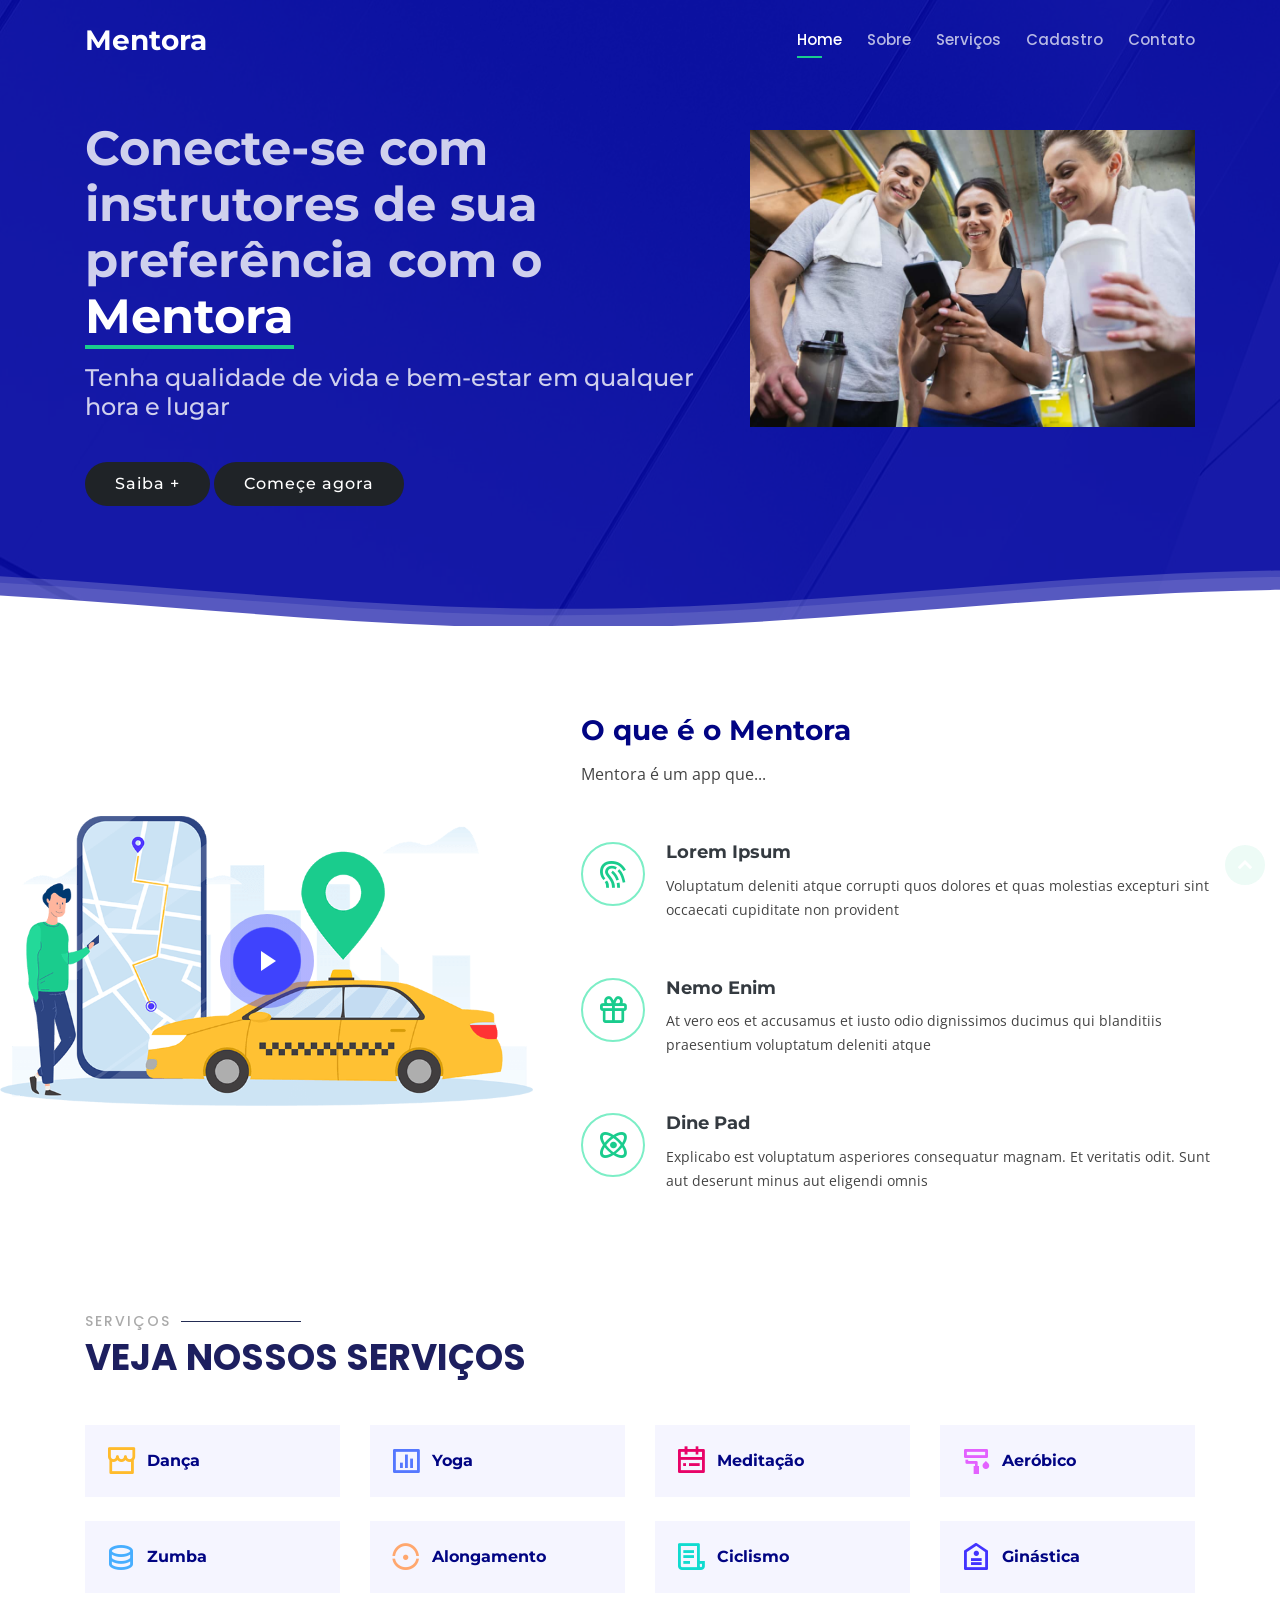
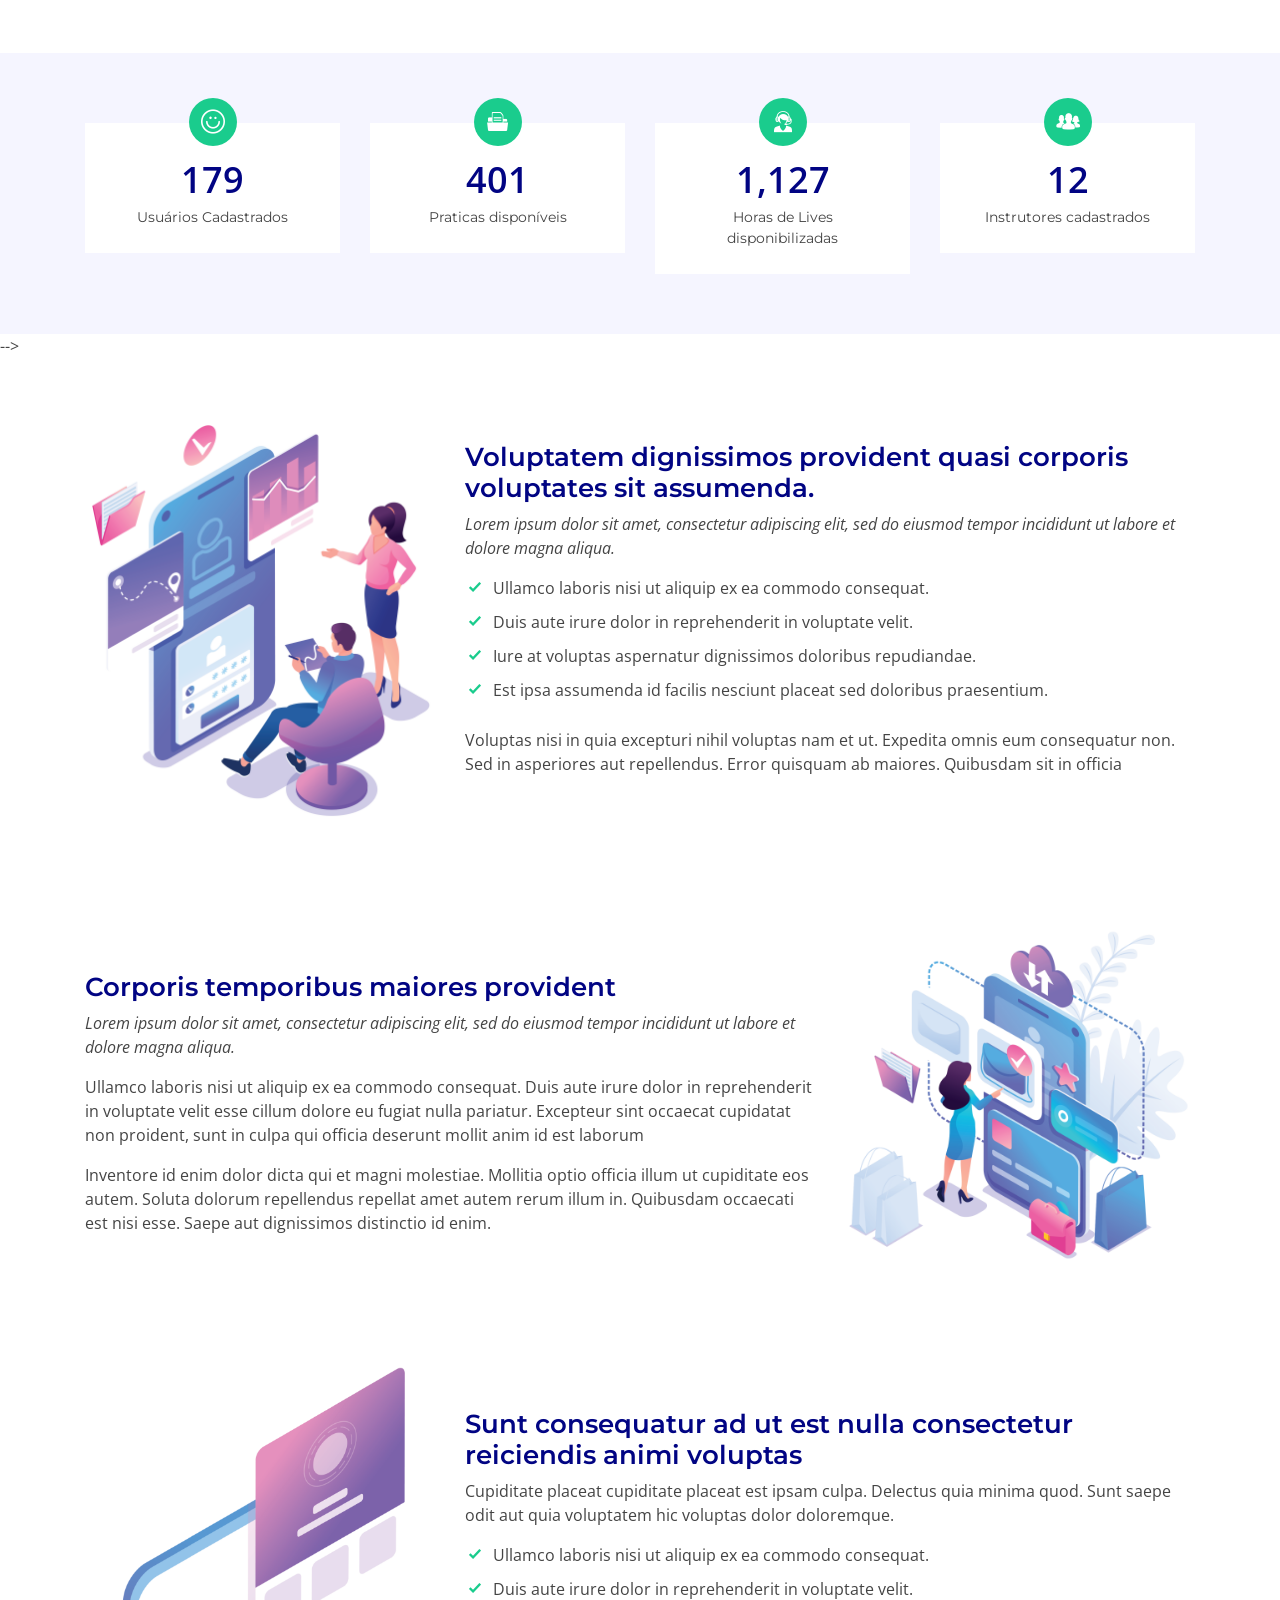
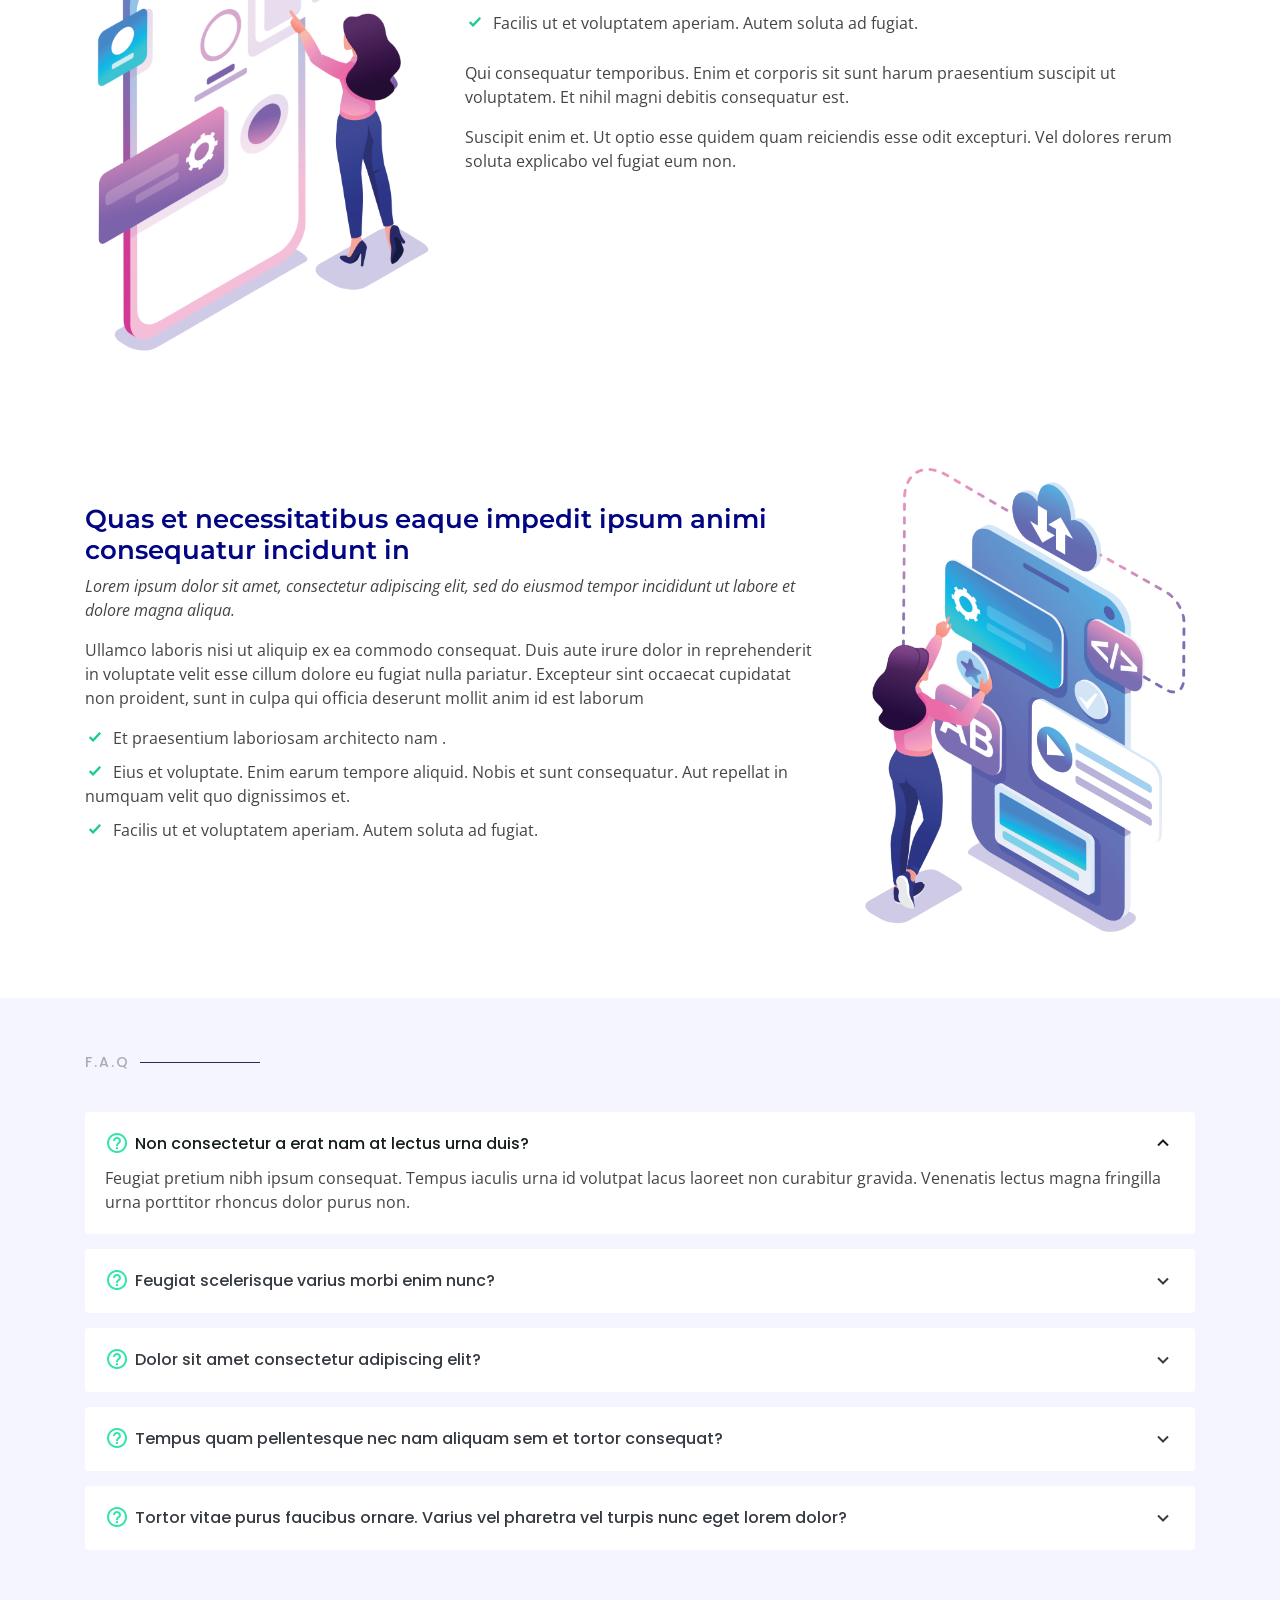
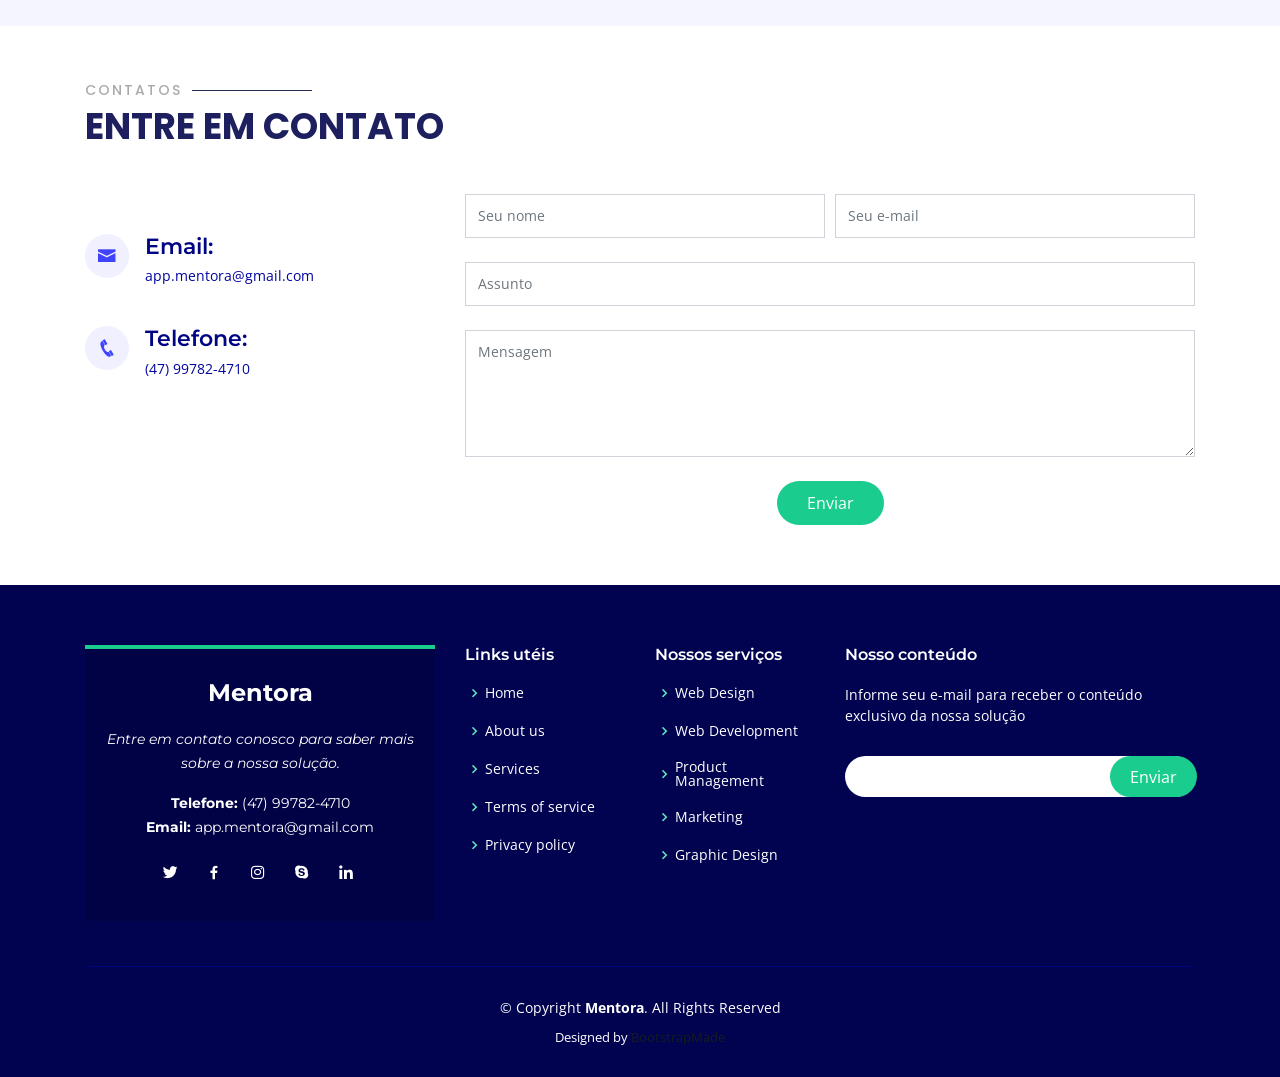
==== index.html @ b317e198 "Projeto Mentora" ====
<!DOCTYPE html>
<html lang="pt-BR">

<head>
  <meta charset="utf-8">
  <meta content="width=device-width, initial-scale=1.0" name="viewport">

  <title>Mentora</title>
  <meta content="" name="description">
  <meta content="" name="keywords">

  <!-- Favicons -->
  <link href="assets/img/cardiogram.png" rel="icon">
  <link href="assets/img/cardiogram.png" rel="apple-touch-icon">

  <!-- Google Fonts -->
  <link href="https://fonts.googleapis.com/css?family=Open+Sans:300,300i,400,400i,600,600i,700,700i|Montserrat:300,300i,400,400i,500,500i,600,600i,700,700i|Poppins:300,300i,400,400i,500,500i,600,600i,700,700i" rel="stylesheet">

  <!-- Vendor CSS Files -->
  <link href="assets/vendor/bootstrap/css/bootstrap.min.css" rel="stylesheet">
  <link href="assets/vendor/icofont/icofont.min.css" rel="stylesheet">
  <link href="assets/vendor/boxicons/css/boxicons.min.css" rel="stylesheet">
  <link href="assets/vendor/venobox/venobox.css" rel="stylesheet">
  <link href="assets/vendor/remixicon/remixicon.css" rel="stylesheet">
  <link href="assets/vendor/owl.carousel/assets/owl.carousel.min.css" rel="stylesheet">
  <link href="assets/vendor/aos/aos.css" rel="stylesheet">

  <!-- Template Main CSS File -->
  <link href="assets/css/style.css" rel="stylesheet">
</head>

<body>

  <!-- ======= Header ======= -->
  <header id="header" class="fixed-top d-flex align-items-center header-transparent">
    <div class="container d-flex align-items-center">

      <div class="logo mr-auto">
        <h1 class="text-light"><a href="index.html"><span>Mentora</span></a></h1>
        <!-- <a href="index.html"><img src="assets/img/logo.png" alt="" class="img-fluid"></a>-->
      </div>

      <nav class="nav-menu d-none d-lg-block">
        <ul>
          <li class="active"><a href="index.html">Home</a></li>
          <li><a href="#about">Sobre</a></li>
          <li><a href="#features">Serviços</a></li>
          <li><a href="cadastro.html">Cadastro</a></li>
          <li><a href="#contact">Contato</a></li>

        </ul>
      </nav>

    </div>
  </header>

  <section id="hero">

    <div class="container">
      <div class="row">
        <div class="col-lg-7 pt-5 pt-lg-0 order-2 order-lg-1 d-flex align-items-center">
          <div data-aos="zoom-out">
            <h1>Conecte-se com instrutores de sua preferência com o <span>Mentora</span></h1>
            <h2>Tenha qualidade de vida e bem-estar em qualquer hora e lugar</h2>
            <div class="text-center text-lg-left">
              <a href="#about" class="btn-get-started scrollto">Saiba +</a>
              <a href="cadastro.html" class="btn-get-started scrollto">Começe agora</a>
            </div>
          </div>
        </div>
        <div class="col-lg-5 order-1 order-lg-2 hero-img" data-aos="zoom-out" data-aos-delay="300">
          <!-- Imagem inicial -->
          <img src="assets/img/hero_health.jpg" class="img-fluid animated" alt="">
        </div>
      </div>
    </div>

    <svg class="hero-waves" xmlns="http://www.w3.org/2000/svg" xmlns:xlink="http://www.w3.org/1999/xlink" viewBox="0 24 150 28 " preserveAspectRatio="none">
      <defs>
        <path id="wave-path" d="M-160 44c30 0 58-18 88-18s 58 18 88 18 58-18 88-18 58 18 88 18 v44h-352z">
      </defs>
      <g class="wave1">
        <use xlink:href="#wave-path" x="50" y="3" fill="rgba(255,255,255, .1)">
      </g>
      <g class="wave2">
        <use xlink:href="#wave-path" x="50" y="0" fill="rgba(255,255,255, .2)">
      </g>
      <g class="wave3">
        <use xlink:href="#wave-path" x="50" y="9" fill="#fff">
      </g>
    </svg>

  </section><!-- End Hero -->

  <main id="main">

    <!-- ======= About Section ======= -->
    <section id="about" class="about">
      <div class="container-fluid">

        <div class="row">
          <div class="col-xl-5 col-lg-6 video-box d-flex justify-content-center align-items-stretch" data-aos="fade-right">
            <a href="https://youtu.be/wXKUBX3igts" class="venobox play-btn mb-4" data-vbtype="video" data-autoplay="true"></a>
          </div>

          <div class="col-xl-7 col-lg-6 icon-boxes d-flex flex-column align-items-stretch justify-content-center py-5 px-lg-5" data-aos="fade-left">
            <h3>O que é o Mentora</h3>
            <p>Mentora é um app que...</p>

            <div class="icon-box" data-aos="zoom-in" data-aos-delay="100">
              <div class="icon"><i class="bx bx-fingerprint"></i></div>
              <h4 class="title"><a href="">Lorem Ipsum</a></h4>
              <p class="description">Voluptatum deleniti atque corrupti quos dolores et quas molestias excepturi sint occaecati cupiditate non provident</p>
            </div>

            <div class="icon-box" data-aos="zoom-in" data-aos-delay="200">
              <div class="icon"><i class="bx bx-gift"></i></div>
              <h4 class="title"><a href="">Nemo Enim</a></h4>
              <p class="description">At vero eos et accusamus et iusto odio dignissimos ducimus qui blanditiis praesentium voluptatum deleniti atque</p>
            </div>

            <div class="icon-box" data-aos="zoom-in" data-aos-delay="300">
              <div class="icon"><i class="bx bx-atom"></i></div>
              <h4 class="title"><a href="">Dine Pad</a></h4>
              <p class="description">Explicabo est voluptatum asperiores consequatur magnam. Et veritatis odit. Sunt aut deserunt minus aut eligendi omnis</p>
            </div>

          </div>
        </div>

      </div>
    </section><!-- End About Section -->

    <!-- ======= Features Section ======= -->
    <section id="features" class="features">
      <div class="container">

        <div class="section-title" data-aos="fade-up">
          <h2>Serviços</h2>
          <p>Veja nossos serviços</p>
        </div>

        <div class="row" data-aos="fade-left">
          <div class="col-lg-3 col-md-4">
            <div class="icon-box" data-aos="zoom-in" data-aos-delay="50">
              <i class="ri-store-line" style="color: #ffbb2c;"></i>
              <h3><a href="">Dança</a></h3>
            </div>
          </div>
          <div class="col-lg-3 col-md-4 mt-4 mt-md-0">
            <div class="icon-box" data-aos="zoom-in" data-aos-delay="100">
              <i class="ri-bar-chart-box-line" style="color: #5578ff;"></i>
              <h3><a href="">Yoga</a></h3>
            </div>
          </div>
          <div class="col-lg-3 col-md-4 mt-4 mt-md-0">
            <div class="icon-box" data-aos="zoom-in" data-aos-delay="150">
              <i class="ri-calendar-todo-line" style="color: #e80368;"></i>
              <h3><a href="">Meditação</a></h3>
            </div>
          </div>
          <div class="col-lg-3 col-md-4 mt-4 mt-lg-0">
            <div class="icon-box" data-aos="zoom-in" data-aos-delay="200">
              <i class="ri-paint-brush-line" style="color: #e361ff;"></i>
              <h3><a href="">Aeróbico</a></h3>
            </div>
          </div>
          <div class="col-lg-3 col-md-4 mt-4">
            <div class="icon-box" data-aos="zoom-in" data-aos-delay="250">
              <i class="ri-database-2-line" style="color: #47aeff;"></i>
              <h3><a href="">Zumba</a></h3>
            </div>
          </div>
          <div class="col-lg-3 col-md-4 mt-4">
            <div class="icon-box" data-aos="zoom-in" data-aos-delay="300">
              <i class="ri-gradienter-line" style="color: #ffa76e;"></i>
              <h3><a href="">Alongamento</a></h3>
            </div>
          </div>
          <div class="col-lg-3 col-md-4 mt-4">
            <div class="icon-box" data-aos="zoom-in" data-aos-delay="350">
              <i class="ri-file-list-3-line" style="color: #11dbcf;"></i>
              <h3><a href="">Ciclismo</a></h3>
            </div>
          </div>
          <div class="col-lg-3 col-md-4 mt-4">
            <div class="icon-box" data-aos="zoom-in" data-aos-delay="400">
              <i class="ri-price-tag-2-line" style="color: #4233ff;"></i>
              <h3><a href="">Ginástica</a></h3>
            </div>
          </div>

        </div>

      </div>
    </section><!-- End Features Section -->

    <!-- ======= Counts Section ======= -->
    <section id="counts" class="counts">
      <div class="container">

        <div class="row" data-aos="fade-up">

          <div class="col-lg-3 col-md-6">
            <div class="count-box">
              <i class="icofont-simple-smile"></i>
              <span data-toggle="counter-up">232</span>
              <p>Usuários Cadastrados</p>
            </div>
          </div>

          <div class="col-lg-3 col-md-6 mt-5 mt-md-0">
            <div class="count-box">
              <i class="icofont-document-folder"></i>
              <span data-toggle="counter-up">521</span>
              <p>Praticas disponíveis</p>
            </div>
          </div>

          <div class="col-lg-3 col-md-6 mt-5 mt-lg-0">
            <div class="count-box">
              <i class="icofont-live-support"></i>
              <span data-toggle="counter-up">1,463</span>
              <p>Horas de Lives disponibilizadas</p>
            </div>
          </div>

          <div class="col-lg-3 col-md-6 mt-5 mt-lg-0">
            <div class="count-box">
              <i class="icofont-users-alt-5"></i>
              <span data-toggle="counter-up">15</span>
              <p>Instrutores cadastrados</p>
            </div>
          </div>

        </div>

      </div>
    </section><!-- End Counts Section --> 
    -->

    <!-- ======= Details Section ======= -->
    <section id="details" class="details">
      <div class="container">

        <div class="row content">
          <div class="col-md-4" data-aos="fade-right">
            <img src="assets/img/details-1.png" class="img-fluid" alt="">
          </div>
          <div class="col-md-8 pt-4" data-aos="fade-up">
            <h3>Voluptatem dignissimos provident quasi corporis voluptates sit assumenda.</h3>
            <p class="font-italic">
              Lorem ipsum dolor sit amet, consectetur adipiscing elit, sed do eiusmod tempor incididunt ut labore et dolore
              magna aliqua.
            </p>
            <ul>
              <li><i class="icofont-check"></i> Ullamco laboris nisi ut aliquip ex ea commodo consequat.</li>
              <li><i class="icofont-check"></i> Duis aute irure dolor in reprehenderit in voluptate velit.</li>
              <li><i class="icofont-check"></i> Iure at voluptas aspernatur dignissimos doloribus repudiandae.</li>
              <li><i class="icofont-check"></i> Est ipsa assumenda id facilis nesciunt placeat sed doloribus praesentium.</li>
            </ul>
            <p>
              Voluptas nisi in quia excepturi nihil voluptas nam et ut. Expedita omnis eum consequatur non. Sed in asperiores aut repellendus. Error quisquam ab maiores. Quibusdam sit in officia
            </p>
          </div>
        </div>

        <div class="row content">
          <div class="col-md-4 order-1 order-md-2" data-aos="fade-left">
            <img src="assets/img/details-2.png" class="img-fluid" alt="">
          </div>
          <div class="col-md-8 pt-5 order-2 order-md-1" data-aos="fade-up">
            <h3>Corporis temporibus maiores provident</h3>
            <p class="font-italic">
              Lorem ipsum dolor sit amet, consectetur adipiscing elit, sed do eiusmod tempor incididunt ut labore et dolore
              magna aliqua.
            </p>
            <p>
              Ullamco laboris nisi ut aliquip ex ea commodo consequat. Duis aute irure dolor in reprehenderit in voluptate
              velit esse cillum dolore eu fugiat nulla pariatur. Excepteur sint occaecat cupidatat non proident, sunt in
              culpa qui officia deserunt mollit anim id est laborum
            </p>
            <p>
              Inventore id enim dolor dicta qui et magni molestiae. Mollitia optio officia illum ut cupiditate eos autem. Soluta dolorum repellendus repellat amet autem rerum illum in. Quibusdam occaecati est nisi esse. Saepe aut dignissimos distinctio id enim.
            </p>
          </div>
        </div>

        <div class="row content">
          <div class="col-md-4" data-aos="fade-right">
            <img src="assets/img/details-3.png" class="img-fluid" alt="">
          </div>
          <div class="col-md-8 pt-5" data-aos="fade-up">
            <h3>Sunt consequatur ad ut est nulla consectetur reiciendis animi voluptas</h3>
            <p>Cupiditate placeat cupiditate placeat est ipsam culpa. Delectus quia minima quod. Sunt saepe odit aut quia voluptatem hic voluptas dolor doloremque.</p>
            <ul>
              <li><i class="icofont-check"></i> Ullamco laboris nisi ut aliquip ex ea commodo consequat.</li>
              <li><i class="icofont-check"></i> Duis aute irure dolor in reprehenderit in voluptate velit.</li>
              <li><i class="icofont-check"></i> Facilis ut et voluptatem aperiam. Autem soluta ad fugiat.</li>
            </ul>
            <p>
              Qui consequatur temporibus. Enim et corporis sit sunt harum praesentium suscipit ut voluptatem. Et nihil magni debitis consequatur est.
            </p>
            <p>
              Suscipit enim et. Ut optio esse quidem quam reiciendis esse odit excepturi. Vel dolores rerum soluta explicabo vel fugiat eum non.
            </p>
          </div>
        </div>

        <div class="row content">
          <div class="col-md-4 order-1 order-md-2" data-aos="fade-left">
            <img src="assets/img/details-4.png" class="img-fluid" alt="">
          </div>
          <div class="col-md-8 pt-5 order-2 order-md-1" data-aos="fade-up">
            <h3>Quas et necessitatibus eaque impedit ipsum animi consequatur incidunt in</h3>
            <p class="font-italic">
              Lorem ipsum dolor sit amet, consectetur adipiscing elit, sed do eiusmod tempor incididunt ut labore et dolore
              magna aliqua.
            </p>
            <p>
              Ullamco laboris nisi ut aliquip ex ea commodo consequat. Duis aute irure dolor in reprehenderit in voluptate
              velit esse cillum dolore eu fugiat nulla pariatur. Excepteur sint occaecat cupidatat non proident, sunt in
              culpa qui officia deserunt mollit anim id est laborum
            </p>
            <ul>
              <li><i class="icofont-check"></i> Et praesentium laboriosam architecto nam .</li>
              <li><i class="icofont-check"></i> Eius et voluptate. Enim earum tempore aliquid. Nobis et sunt consequatur. Aut repellat in numquam velit quo dignissimos et.</li>
              <li><i class="icofont-check"></i> Facilis ut et voluptatem aperiam. Autem soluta ad fugiat.</li>
            </ul>
          </div>
        </div>

      </div>
    </section><!-- End Details Section -->

    <!-- ======= F.A.Q Section ======= -->
    <section id="faq" class="faq section-bg">
      <div class="container">

        <div class="section-title" data-aos="fade-up">
          <h2>F.A.Q</h2>
        </div>

        <div class="faq-list">
          <ul>
            <li data-aos="fade-up">
              <i class="bx bx-help-circle icon-help"></i> <a data-toggle="collapse" class="collapse" href="#faq-list-1">Non consectetur a erat nam at lectus urna duis? <i class="bx bx-chevron-down icon-show"></i><i class="bx bx-chevron-up icon-close"></i></a>
              <div id="faq-list-1" class="collapse show" data-parent=".faq-list">
                <p>
                  Feugiat pretium nibh ipsum consequat. Tempus iaculis urna id volutpat lacus laoreet non curabitur gravida. Venenatis lectus magna fringilla urna porttitor rhoncus dolor purus non.
                </p>
              </div>
            </li>

            <li data-aos="fade-up" data-aos-delay="100">
              <i class="bx bx-help-circle icon-help"></i> <a data-toggle="collapse" href="#faq-list-2" class="collapsed">Feugiat scelerisque varius morbi enim nunc? <i class="bx bx-chevron-down icon-show"></i><i class="bx bx-chevron-up icon-close"></i></a>
              <div id="faq-list-2" class="collapse" data-parent=".faq-list">
                <p>
                  Dolor sit amet consectetur adipiscing elit pellentesque habitant morbi. Id interdum velit laoreet id donec ultrices. Fringilla phasellus faucibus scelerisque eleifend donec pretium. Est pellentesque elit ullamcorper dignissim. Mauris ultrices eros in cursus turpis massa tincidunt dui.
                </p>
              </div>
            </li>

            <li data-aos="fade-up" data-aos-delay="200">
              <i class="bx bx-help-circle icon-help"></i> <a data-toggle="collapse" href="#faq-list-3" class="collapsed">Dolor sit amet consectetur adipiscing elit? <i class="bx bx-chevron-down icon-show"></i><i class="bx bx-chevron-up icon-close"></i></a>
              <div id="faq-list-3" class="collapse" data-parent=".faq-list">
                <p>
                  Eleifend mi in nulla posuere sollicitudin aliquam ultrices sagittis orci. Faucibus pulvinar elementum integer enim. Sem nulla pharetra diam sit amet nisl suscipit. Rutrum tellus pellentesque eu tincidunt. Lectus urna duis convallis convallis tellus. Urna molestie at elementum eu facilisis sed odio morbi quis
                </p>
              </div>
            </li>

            <li data-aos="fade-up" data-aos-delay="300">
              <i class="bx bx-help-circle icon-help"></i> <a data-toggle="collapse" href="#faq-list-4" class="collapsed">Tempus quam pellentesque nec nam aliquam sem et tortor consequat? <i class="bx bx-chevron-down icon-show"></i><i class="bx bx-chevron-up icon-close"></i></a>
              <div id="faq-list-4" class="collapse" data-parent=".faq-list">
                <p>
                  Molestie a iaculis at erat pellentesque adipiscing commodo. Dignissim suspendisse in est ante in. Nunc vel risus commodo viverra maecenas accumsan. Sit amet nisl suscipit adipiscing bibendum est. Purus gravida quis blandit turpis cursus in.
                </p>
              </div>
            </li>

            <li data-aos="fade-up" data-aos-delay="400">
              <i class="bx bx-help-circle icon-help"></i> <a data-toggle="collapse" href="#faq-list-5" class="collapsed">Tortor vitae purus faucibus ornare. Varius vel pharetra vel turpis nunc eget lorem dolor? <i class="bx bx-chevron-down icon-show"></i><i class="bx bx-chevron-up icon-close"></i></a>
              <div id="faq-list-5" class="collapse" data-parent=".faq-list">
                <p>
                  Laoreet sit amet cursus sit amet dictum sit amet justo. Mauris vitae ultricies leo integer malesuada nunc vel. Tincidunt eget nullam non nisi est sit amet. Turpis nunc eget lorem dolor sed. Ut venenatis tellus in metus vulputate eu scelerisque.
                </p>
              </div>
            </li>

          </ul>
        </div>

      </div>
    </section><!-- End F.A.Q Section -->

    <!-- ======= Contact Section ======= -->
    <section id="contact" class="contact">
      <div class="container">

        <div class="section-title" data-aos="fade-up">
          <h2>Contatos</h2>
          <p>Entre em contato</p>
        </div>

        <div class="row">

          <div class="col-lg-4" data-aos="fade-right" data-aos-delay="100">
            <div class="info">
              <div class="email">
                <i class="icofont-envelope"></i>
                <h4>Email:</h4>
                <p>app.mentora@gmail.com</p>
              </div>

              <div class="phone">
                <i class="icofont-phone"></i>
                <h4>Telefone:</h4>
                <p>(47) 99782-4710</p>
              </div>

            </div>

          </div>

          <div class="col-lg-8 mt-5 mt-lg-0" data-aos="fade-left" data-aos-delay="200">

            <form action="forms/contact.php" method="post" role="form" class="php-email-form">
              <div class="form-row">
                <div class="col-md-6 form-group">
                  <input type="text" name="name" class="form-control" id="name" placeholder="Seu nome" data-rule="minlen:4" data-msg="Por favor, informe pelo menos4 caracteres." />
                  <div class="validate"></div>
                </div>
                <div class="col-md-6 form-group">
                  <input type="email" class="form-control" name="email" id="email" placeholder="Seu e-mail" data-rule="email" data-msg="Por favor, entre com um e-mail válido." />
                  <div class="validate"></div>
                </div>
              </div>
              <div class="form-group">
                <input type="text" class="form-control" name="subject" id="subject" placeholder="Assunto" data-rule="minlen:4" data-msg="Por favor, informe pelo menos 8 caracteres." />
                <div class="validate"></div>
              </div>
              <div class="form-group">
                <textarea class="form-control" name="message" rows="5" data-rule="required" data-msg="Por favor, escreva algo para nós." placeholder="Mensagem"></textarea>
                <div class="validate"></div>
              </div>
              <div class="mb-3">
                <div class="loading">Carregando...</div>
                <div class="error-message">Ops... tente novamente mais tarde.</div>
                <div class="sent-message">Sua mensagem foi enviada. Obrigado!</div>
              </div>
              <div class="text-center"><button type="submit">Enviar</button></div>
            </form>

          </div>

        </div>

      </div>
    </section><!-- End Contact Section -->

  </main><!-- End #main -->

  <!-- ======= Footer ======= -->
  <footer id="footer">
    <div class="footer-top">
      <div class="container">
        <div class="row">

          <div class="col-lg-4 col-md-6">
            <div class="footer-info">
              <h3>Mentora</h3>
              <p class="pb-3"><em>Entre em contato conosco para saber mais sobre a nossa solução.</em></p>
              <p>
                <strong>Telefone:</strong> (47) 99782-4710<br>
                <strong>Email:</strong> app.mentora@gmail.com<br>
              </p>
              <div class="social-links mt-3">
                <a href="#" class="twitter"><i class="bx bxl-twitter"></i></a>
                <a href="#" class="facebook"><i class="bx bxl-facebook"></i></a>
                <a href="#" class="instagram"><i class="bx bxl-instagram"></i></a>
                <a href="#" class="google-plus"><i class="bx bxl-skype"></i></a>
                <a href="#" class="linkedin"><i class="bx bxl-linkedin"></i></a>
              </div>
            </div>
          </div>

          <div class="col-lg-2 col-md-6 footer-links">
            <h4>Links utéis</h4>
            <ul>
              <li><i class="bx bx-chevron-right"></i> <a href="#">Home</a></li>
              <li><i class="bx bx-chevron-right"></i> <a href="#">About us</a></li>
              <li><i class="bx bx-chevron-right"></i> <a href="#">Services</a></li>
              <li><i class="bx bx-chevron-right"></i> <a href="#">Terms of service</a></li>
              <li><i class="bx bx-chevron-right"></i> <a href="#">Privacy policy</a></li>
            </ul>
          </div>

          <div class="col-lg-2 col-md-6 footer-links">
            <h4>Nossos serviços</h4>
            <ul>
              <li><i class="bx bx-chevron-right"></i> <a href="#">Web Design</a></li>
              <li><i class="bx bx-chevron-right"></i> <a href="#">Web Development</a></li>
              <li><i class="bx bx-chevron-right"></i> <a href="#">Product Management</a></li>
              <li><i class="bx bx-chevron-right"></i> <a href="#">Marketing</a></li>
              <li><i class="bx bx-chevron-right"></i> <a href="#">Graphic Design</a></li>
            </ul>
          </div>

          <div class="col-lg-4 col-md-6 footer-newsletter">
            <h4>Nosso conteúdo</h4>
            <p>Informe seu e-mail para receber o conteúdo exclusivo da nossa solução</p>
            <form action="" method="post">
              <input type="email" name="email"><input type="submit" value="Enviar">
            </form>

          </div>

        </div>
      </div>
    </div>

    <div class="container">
      <div class="copyright">
        &copy; Copyright <strong><span>Mentora</span></strong>. All Rights Reserved
      </div>
      <div class="credits">
        <!-- All the links in the footer should remain intact. -->
        <!-- You can delete the links only if you purchased the pro version. -->
        <!-- Licensing information: https://bootstrapmade.com/license/ -->
        <!-- Purchase the pro version with working PHP/AJAX contact form: https://bootstrapmade.com/bootslander-free-bootstrap-landing-page-template/ -->
        Designed by <a href="https://bootstrapmade.com/">BootstrapMade</a>
      </div>
    </div>
  </footer><!-- End Footer -->

  <a href="#" class="back-to-top"><i class="icofont-simple-up"></i></a>
  <div id="preloader"></div>

  <!-- Vendor JS Files -->
  <script src="assets/vendor/jquery/jquery.min.js"></script>
  <script src="assets/vendor/bootstrap/js/bootstrap.bundle.min.js"></script>
  <script src="assets/vendor/jquery.easing/jquery.easing.min.js"></script>
  <script src="assets/vendor/php-email-form/validate.js"></script>
  <script src="assets/vendor/venobox/venobox.min.js"></script>
  <script src="assets/vendor/waypoints/jquery.waypoints.min.js"></script>
  <script src="assets/vendor/counterup/counterup.min.js"></script>
  <script src="assets/vendor/owl.carousel/owl.carousel.min.js"></script>
  <script src="assets/vendor/aos/aos.js"></script>

  <!-- Template Main JS File -->
  <script src="assets/js/main.js"></script>

</body>

</html>
---- assets/vendor/venobox/venobox.css ----
/* ------ venobox.css --------*/
.vbox-overlay *, .vbox-overlay *:before, .vbox-overlay *:after{
    -webkit-backface-visibility: hidden;
    -webkit-box-sizing:border-box;
    -moz-box-sizing:border-box;
    box-sizing:border-box;
}
.vbox-overlay * { 
    -webkit-backface-visibility: visible;
    backface-visibility: visible;
}
.vbox-overlay{
    display: -webkit-flex;
    display: flex;
    -webkit-flex-direction: column;
    flex-direction: column;
    -webkit-justify-content: center;
    justify-content: center;
    -webkit-align-items: center;
    align-items: center;
    position: fixed;
    left: 0;
    top: 0;
    bottom: 0;
    right: 0;
    z-index: 999999;
}

/* ----- navigation ----- */
.vbox-title{
    width: 100%;
    height: 40px;
    float: left;
    text-align: center;
    line-height: 28px;
    font-size: 12px;
    padding: 6px 50px;
    overflow: hidden;
    position: fixed;
    display: none;
    left: 0;
    z-index: 89;
}
.vbox-close{
    cursor: pointer;
    position: fixed;
    top: -1px;
    right: 0;
    width: 50px;
    height: 40px;
    padding: 6px;
    display: block;
    background-position:10px center;
    overflow: hidden;
    font-size: 24px;
    line-height: 1;
    text-align: center;
    z-index: 99;
}
.vbox-left{
    cursor: pointer;
    position: fixed;
    left: 0;
    height: 40px;
    overflow: hidden;
    line-height: 28px;
    font-size: 12px;
    z-index: 99;
    display: flex;
    align-items:center;
}
.vbox-num{
    display: inline-block;
    margin: 6px 0 6px 15px;
}
/* ----- Social share ----- */
.vbox-share{
    line-height: 28px;
    font-size: 12px;
    overflow: hidden;
    position: fixed;
    left: 0;
    z-index: 98;
    display: flex;
    align-items:center;
    justify-content: center;
    width: 100%;
    text-align: center;
}
.vbox-share svg{
    max-height: 28px;
    width: 28px;
    z-index: 10;
    margin-left: 12px;
    margin-top: 6px;
    margin-bottom: 6px;
    vertical-align: middle;
}


/* ----- navigation ARROWS ----- */
.vbox-next, .vbox-prev{
    position: fixed;
    top: 50%;
    margin-top: -15px;
    overflow: hidden;
    cursor: pointer;
    display: block;
    width: 45px;
    height: 45px;
    z-index: 99;
}
.vbox-next span, .vbox-prev span{
    position: relative;
    width: 20px;
    height: 20px;
    border: 2px solid transparent;
    border-top-color: #B6B6B6;
    border-right-color: #B6B6B6;
    text-indent: -100px;
    position: absolute;
    top: 8px;
    display: block;
}
.vbox-prev{
    left: 15px;
}
.vbox-next{
    right: 15px;
}
.vbox-prev span{
    left: 10px;
    -ms-transform: rotate(-135deg);
    -webkit-transform: rotate(-135deg);
    transform: rotate(-135deg);
}
.vbox-next span{
    -ms-transform: rotate(45deg);
    -webkit-transform: rotate(45deg);
    transform: rotate(45deg);
    right: 10px;
}
/* ------- inline window ------ */
.vbox-inline{
    width: 420px;
    height: 315px;
    height: 70vh;
    padding: 10px;
    background: #fff;
    margin: 0 auto;
    overflow: auto;
    text-align: left;
}
/* ------- Video & iFrames window ------ */
.venoframe{
    max-width: 100%;
    width: 100%;
    border: none;
    width: 100%;
    height: 260px;
    height: 70vh;
}
.venoframe.vbvid{
    height: 260px;
}
@media (min-width: 768px) {
    .venoframe, .vbox-inline{
        width: 90%;
        height: 360px;
        height: 70vh;
    }
    .venoframe.vbvid{
        width: 640px;
        height: 360px;
    }
}
@media (min-width: 992px) {
    .venoframe, .vbox-inline{
        max-width: 1200px;
        width: 80%;
        height: 540px;
        height: 70vh;
    }
    .venoframe.vbvid{
        width: 960px;
        height: 540px;
    }
}
/* 
Please do NOT edit this part! 
or at least read this note: http://i.imgur.com/7C0ws9e.gif
*/
.vbox-open{
    overflow: hidden;
}
.vbox-container{
    position: absolute;
    left: 0;
    right: 0;
    top: 0;
    bottom: 0;
    overflow-x: hidden;
    overflow-y: scroll;
    overflow-scrolling: touch;
    -webkit-overflow-scrolling: touch;
    z-index: 20;
    max-height: 100%;

}

.vbox-content{
    text-align: center;
    float: left;
    width: 100%;
    position: relative;
    overflow: hidden;
    padding: 20px 4%;
}
.vbox-container img{
    max-width: 100%;
    height: auto;
}
.vbox-figlio{
    box-shadow: 0 0 12px rgba(0,0,0,0.19), 0 6px 6px rgba(0,0,0,0.23);
    max-width: 100%;
    text-align: initial;
}
img.vbox-figlio{
    -webkit-user-select: none;
-khtml-user-select: none;
-moz-user-select: none;
-o-user-select: none;
user-select: none;
}
.vbox-content.swipe-left{
    margin-left: -200px !important;
}
.vbox-content.swipe-right{
    margin-left: 200px !important;
}
.vbox-animated{
    webkit-transition: margin 300ms ease-out;
    transition: margin 300ms ease-out;
}

/* ---------- preloader ----------
 * SPINKIT 
 * http://tobiasahlin.com/spinkit/
-------------------------------- */
.sk-double-bounce,.sk-rotating-plane{width:40px;height:40px;margin:40px auto}.sk-rotating-plane{background-color:#333;-webkit-animation:sk-rotatePlane 1.2s infinite ease-in-out;animation:sk-rotatePlane 1.2s infinite ease-in-out}@-webkit-keyframes sk-rotatePlane{0%{-webkit-transform:perspective(120px) rotateX(0) rotateY(0);transform:perspective(120px) rotateX(0) rotateY(0)}50%{-webkit-transform:perspective(120px) rotateX(-180.1deg) rotateY(0);transform:perspective(120px) rotateX(-180.1deg) rotateY(0)}100%{-webkit-transform:perspective(120px) rotateX(-180deg) rotateY(-179.9deg);transform:perspective(120px) rotateX(-180deg) rotateY(-179.9deg)}}@keyframes sk-rotatePlane{0%{-webkit-transform:perspective(120px) rotateX(0) rotateY(0);transform:perspective(120px) rotateX(0) rotateY(0)}50%{-webkit-transform:perspective(120px) rotateX(-180.1deg) rotateY(0);transform:perspective(120px) rotateX(-180.1deg) rotateY(0)}100%{-webkit-transform:perspective(120px) rotateX(-180deg) rotateY(-179.9deg);transform:perspective(120px) rotateX(-180deg) rotateY(-179.9deg)}}.sk-double-bounce{position:relative}.sk-double-bounce .sk-child{width:100%;height:100%;border-radius:50%;background-color:#333;opacity:.6;position:absolute;top:0;left:0;-webkit-animation:sk-doubleBounce 2s infinite ease-in-out;animation:sk-doubleBounce 2s infinite ease-in-out}.sk-chasing-dots .sk-child,.sk-spinner-pulse,.sk-three-bounce .sk-child{background-color:#333;border-radius:100%}.sk-double-bounce .sk-double-bounce2{-webkit-animation-delay:-1s;animation-delay:-1s}@-webkit-keyframes sk-doubleBounce{0%,100%{-webkit-transform:scale(0);transform:scale(0)}50%{-webkit-transform:scale(1);transform:scale(1)}}@keyframes sk-doubleBounce{0%,100%{-webkit-transform:scale(0);transform:scale(0)}50%{-webkit-transform:scale(1);transform:scale(1)}}.sk-wave{margin:40px auto;width:50px;height:40px;text-align:center;font-size:10px}.sk-wave .sk-rect{background-color:#333;height:100%;width:6px;display:inline-block;-webkit-animation:sk-waveStretchDelay 1.2s infinite ease-in-out;animation:sk-waveStretchDelay 1.2s infinite ease-in-out}.sk-wave .sk-rect1{-webkit-animation-delay:-1.2s;animation-delay:-1.2s}.sk-wave .sk-rect2{-webkit-animation-delay:-1.1s;animation-delay:-1.1s}.sk-wave .sk-rect3{-webkit-animation-delay:-1s;animation-delay:-1s}.sk-wave .sk-rect4{-webkit-animation-delay:-.9s;animation-delay:-.9s}.sk-wave .sk-rect5{-webkit-animation-delay:-.8s;animation-delay:-.8s}@-webkit-keyframes sk-waveStretchDelay{0%,100%,40%{-webkit-transform:scaleY(.4);transform:scaleY(.4)}20%{-webkit-transform:scaleY(1);transform:scaleY(1)}}@keyframes sk-waveStretchDelay{0%,100%,40%{-webkit-transform:scaleY(.4);transform:scaleY(.4)}20%{-webkit-transform:scaleY(1);transform:scaleY(1)}}.sk-wandering-cubes{margin:40px auto;width:40px;height:40px;position:relative}.sk-wandering-cubes .sk-cube{background-color:#333;width:10px;height:10px;position:absolute;top:0;left:0;-webkit-animation:sk-wanderingCube 1.8s ease-in-out -1.8s infinite both;animation:sk-wanderingCube 1.8s ease-in-out -1.8s infinite both}.sk-chasing-dots,.sk-spinner-pulse{width:40px;height:40px;margin:40px auto}.sk-wandering-cubes .sk-cube2{-webkit-animation-delay:-.9s;animation-delay:-.9s}@-webkit-keyframes sk-wanderingCube{0%{-webkit-transform:rotate(0);transform:rotate(0)}25%{-webkit-transform:translateX(30px) rotate(-90deg) scale(.5);transform:translateX(30px) rotate(-90deg) scale(.5)}50%{-webkit-transform:translateX(30px) translateY(30px) rotate(-179deg);transform:translateX(30px) translateY(30px) rotate(-179deg)}50.1%{-webkit-transform:translateX(30px) translateY(30px) rotate(-180deg);transform:translateX(30px) translateY(30px) rotate(-180deg)}75%{-webkit-transform:translateX(0) translateY(30px) rotate(-270deg) scale(.5);transform:translateX(0) translateY(30px) rotate(-270deg) scale(.5)}100%{-webkit-transform:rotate(-360deg);transform:rotate(-360deg)}}@keyframes sk-wanderingCube{0%{-webkit-transform:rotate(0);transform:rotate(0)}25%{-webkit-transform:translateX(30px) rotate(-90deg) scale(.5);transform:translateX(30px) rotate(-90deg) scale(.5)}50%{-webkit-transform:translateX(30px) translateY(30px) rotate(-179deg);transform:translateX(30px) translateY(30px) rotate(-179deg)}50.1%{-webkit-transform:translateX(30px) translateY(30px) rotate(-180deg);transform:translateX(30px) translateY(30px) rotate(-180deg)}75%{-webkit-transform:translateX(0) translateY(30px) rotate(-270deg) scale(.5);transform:translateX(0) translateY(30px) rotate(-270deg) scale(.5)}100%{-webkit-transform:rotate(-360deg);transform:rotate(-360deg)}}.sk-spinner-pulse{-webkit-animation:sk-pulseScaleOut 1s infinite ease-in-out;animation:sk-pulseScaleOut 1s infinite ease-in-out}@-webkit-keyframes sk-pulseScaleOut{0%{-webkit-transform:scale(0);transform:scale(0)}100%{-webkit-transform:scale(1);transform:scale(1);opacity:0}}@keyframes sk-pulseScaleOut{0%{-webkit-transform:scale(0);transform:scale(0)}100%{-webkit-transform:scale(1);transform:scale(1);opacity:0}}.sk-chasing-dots{position:relative;text-align:center;-webkit-animation:sk-chasingDotsRotate 2s infinite linear;animation:sk-chasingDotsRotate 2s infinite linear}.sk-chasing-dots .sk-child{width:60%;height:60%;display:inline-block;position:absolute;top:0;-webkit-animation:sk-chasingDotsBounce 2s infinite ease-in-out;animation:sk-chasingDotsBounce 2s infinite ease-in-out}.sk-chasing-dots .sk-dot2{top:auto;bottom:0;-webkit-animation-delay:-1s;animation-delay:-1s}@-webkit-keyframes sk-chasingDotsRotate{100%{-webkit-transform:rotate(360deg);transform:rotate(360deg)}}@keyframes sk-chasingDotsRotate{100%{-webkit-transform:rotate(360deg);transform:rotate(360deg)}}@-webkit-keyframes sk-chasingDotsBounce{0%,100%{-webkit-transform:scale(0);transform:scale(0)}50%{-webkit-transform:scale(1);transform:scale(1)}}@keyframes sk-chasingDotsBounce{0%,100%{-webkit-transform:scale(0);transform:scale(0)}50%{-webkit-transform:scale(1);transform:scale(1)}}.sk-three-bounce{margin:40px auto;width:80px;text-align:center}.sk-three-bounce .sk-child{width:20px;height:20px;display:inline-block;-webkit-animation:sk-three-bounce 1.4s ease-in-out 0s infinite both;animation:sk-three-bounce 1.4s ease-in-out 0s infinite both}.sk-circle .sk-child:before,.sk-fading-circle .sk-circle:before{display:block;border-radius:100%;content:'';background-color:#333}.sk-three-bounce .sk-bounce1{-webkit-animation-delay:-.32s;animation-delay:-.32s}.sk-three-bounce .sk-bounce2{-webkit-animation-delay:-.16s;animation-delay:-.16s}@-webkit-keyframes sk-three-bounce{0%,100%,80%{-webkit-transform:scale(0);transform:scale(0)}40%{-webkit-transform:scale(1);transform:scale(1)}}@keyframes sk-three-bounce{0%,100%,80%{-webkit-transform:scale(0);transform:scale(0)}40%{-webkit-transform:scale(1);transform:scale(1)}}.sk-circle{margin:40px auto;width:40px;height:40px;position:relative}.sk-circle .sk-child{width:100%;height:100%;position:absolute;left:0;top:0}.sk-circle .sk-child:before{margin:0 auto;width:15%;height:15%;-webkit-animation:sk-circleBounceDelay 1.2s infinite ease-in-out both;animation:sk-circleBounceDelay 1.2s infinite ease-in-out both}.sk-circle .sk-circle2{-webkit-transform:rotate(30deg);-ms-transform:rotate(30deg);transform:rotate(30deg)}.sk-circle .sk-circle3{-webkit-transform:rotate(60deg);-ms-transform:rotate(60deg);transform:rotate(60deg)}.sk-circle .sk-circle4{-webkit-transform:rotate(90deg);-ms-transform:rotate(90deg);transform:rotate(90deg)}.sk-circle .sk-circle5{-webkit-transform:rotate(120deg);-ms-transform:rotate(120deg);transform:rotate(120deg)}.sk-circle .sk-circle6{-webkit-transform:rotate(150deg);-ms-transform:rotate(150deg);transform:rotate(150deg)}.sk-circle .sk-circle7{-webkit-transform:rotate(180deg);-ms-transform:rotate(180deg);transform:rotate(180deg)}.sk-circle .sk-circle8{-webkit-transform:rotate(210deg);-ms-transform:rotate(210deg);transform:rotate(210deg)}.sk-circle .sk-circle9{-webkit-transform:rotate(240deg);-ms-transform:rotate(240deg);transform:rotate(240deg)}.sk-circle .sk-circle10{-webkit-transform:rotate(270deg);-ms-transform:rotate(270deg);transform:rotate(270deg)}.sk-circle .sk-circle11{-webkit-transform:rotate(300deg);-ms-transform:rotate(300deg);transform:rotate(300deg)}.sk-circle .sk-circle12{-webkit-transform:rotate(330deg);-ms-transform:rotate(330deg);transform:rotate(330deg)}.sk-circle .sk-circle2:before{-webkit-animation-delay:-1.1s;animation-delay:-1.1s}.sk-circle .sk-circle3:before{-webkit-animation-delay:-1s;animation-delay:-1s}.sk-circle .sk-circle4:before{-webkit-animation-delay:-.9s;animation-delay:-.9s}.sk-circle .sk-circle5:before{-webkit-animation-delay:-.8s;animation-delay:-.8s}.sk-circle .sk-circle6:before{-webkit-animation-delay:-.7s;animation-delay:-.7s}.sk-circle .sk-circle7:before{-webkit-animation-delay:-.6s;animation-delay:-.6s}.sk-circle .sk-circle8:before{-webkit-animation-delay:-.5s;animation-delay:-.5s}.sk-circle .sk-circle9:before{-webkit-animation-delay:-.4s;animation-delay:-.4s}.sk-circle .sk-circle10:before{-webkit-animation-delay:-.3s;animation-delay:-.3s}.sk-circle .sk-circle11:before{-webkit-animation-delay:-.2s;animation-delay:-.2s}.sk-circle .sk-circle12:before{-webkit-animation-delay:-.1s;animation-delay:-.1s}@-webkit-keyframes sk-circleBounceDelay{0%,100%,80%{-webkit-transform:scale(0);transform:scale(0)}40%{-webkit-transform:scale(1);transform:scale(1)}}@keyframes sk-circleBounceDelay{0%,100%,80%{-webkit-transform:scale(0);transform:scale(0)}40%{-webkit-transform:scale(1);transform:scale(1)}}.sk-cube-grid{width:40px;height:40px;margin:40px auto}.sk-cube-grid .sk-cube{width:33.33%;height:33.33%;background-color:#333;float:left;-webkit-animation:sk-cubeGridScaleDelay 1.3s infinite ease-in-out;animation:sk-cubeGridScaleDelay 1.3s infinite ease-in-out}.sk-cube-grid .sk-cube1{-webkit-animation-delay:.2s;animation-delay:.2s}.sk-cube-grid .sk-cube2{-webkit-animation-delay:.3s;animation-delay:.3s}.sk-cube-grid .sk-cube3{-webkit-animation-delay:.4s;animation-delay:.4s}.sk-cube-grid .sk-cube4{-webkit-animation-delay:.1s;animation-delay:.1s}.sk-cube-grid .sk-cube5{-webkit-animation-delay:.2s;animation-delay:.2s}.sk-cube-grid .sk-cube6{-webkit-animation-delay:.3s;animation-delay:.3s}.sk-cube-grid .sk-cube7{-webkit-animation-delay:0ms;animation-delay:0ms}.sk-cube-grid .sk-cube8{-webkit-animation-delay:.1s;animation-delay:.1s}.sk-cube-grid .sk-cube9{-webkit-animation-delay:.2s;animation-delay:.2s}@-webkit-keyframes sk-cubeGridScaleDelay{0%,100%,70%{-webkit-transform:scale3D(1,1,1);transform:scale3D(1,1,1)}35%{-webkit-transform:scale3D(0,0,1);transform:scale3D(0,0,1)}}@keyframes sk-cubeGridScaleDelay{0%,100%,70%{-webkit-transform:scale3D(1,1,1);transform:scale3D(1,1,1)}35%{-webkit-transform:scale3D(0,0,1);transform:scale3D(0,0,1)}}.sk-fading-circle{margin:40px auto;width:40px;height:40px;position:relative}.sk-fading-circle .sk-circle{width:100%;height:100%;position:absolute;left:0;top:0}.sk-fading-circle .sk-circle:before{margin:0 auto;width:15%;height:15%;-webkit-animation:sk-circleFadeDelay 1.2s infinite ease-in-out both;animation:sk-circleFadeDelay 1.2s infinite ease-in-out both}.sk-fading-circle .sk-circle2{-webkit-transform:rotate(30deg);-ms-transform:rotate(30deg);transform:rotate(30deg)}.sk-fading-circle .sk-circle3{-webkit-transform:rotate(60deg);-ms-transform:rotate(60deg);transform:rotate(60deg)}.sk-fading-circle .sk-circle4{-webkit-transform:rotate(90deg);-ms-transform:rotate(90deg);transform:rotate(90deg)}.sk-fading-circle .sk-circle5{-webkit-transform:rotate(120deg);-ms-transform:rotate(120deg);transform:rotate(120deg)}.sk-fading-circle .sk-circle6{-webkit-transform:rotate(150deg);-ms-transform:rotate(150deg);transform:rotate(150deg)}.sk-fading-circle .sk-circle7{-webkit-transform:rotate(180deg);-ms-transform:rotate(180deg);transform:rotate(180deg)}.sk-fading-circle .sk-circle8{-webkit-transform:rotate(210deg);-ms-transform:rotate(210deg);transform:rotate(210deg)}.sk-fading-circle .sk-circle9{-webkit-transform:rotate(240deg);-ms-transform:rotate(240deg);transform:rotate(240deg)}.sk-fading-circle .sk-circle10{-webkit-transform:rotate(270deg);-ms-transform:rotate(270deg);transform:rotate(270deg)}.sk-fading-circle .sk-circle11{-webkit-transform:rotate(300deg);-ms-transform:rotate(300deg);transform:rotate(300deg)}.sk-fading-circle .sk-circle12{-webkit-transform:rotate(330deg);-ms-transform:rotate(330deg);transform:rotate(330deg)}.sk-fading-circle .sk-circle2:before{-webkit-animation-delay:-1.1s;animation-delay:-1.1s}.sk-fading-circle .sk-circle3:before{-webkit-animation-delay:-1s;animation-delay:-1s}.sk-fading-circle .sk-circle4:before{-webkit-animation-delay:-.9s;animation-delay:-.9s}.sk-fading-circle .sk-circle5:before{-webkit-animation-delay:-.8s;animation-delay:-.8s}.sk-fading-circle .sk-circle6:before{-webkit-animation-delay:-.7s;animation-delay:-.7s}.sk-fading-circle .sk-circle7:before{-webkit-animation-delay:-.6s;animation-delay:-.6s}.sk-fading-circle .sk-circle8:before{-webkit-animation-delay:-.5s;animation-delay:-.5s}.sk-fading-circle .sk-circle9:before{-webkit-animation-delay:-.4s;animation-delay:-.4s}.sk-fading-circle .sk-circle10:before{-webkit-animation-delay:-.3s;animation-delay:-.3s}.sk-fading-circle .sk-circle11:before{-webkit-animation-delay:-.2s;animation-delay:-.2s}.sk-fading-circle .sk-circle12:before{-webkit-animation-delay:-.1s;animation-delay:-.1s}@-webkit-keyframes sk-circleFadeDelay{0%,100%,39%{opacity:0}40%{opacity:1}}@keyframes sk-circleFadeDelay{0%,100%,39%{opacity:0}40%{opacity:1}}.sk-folding-cube{margin:40px auto;width:40px;height:40px;position:relative;-webkit-transform:rotateZ(45deg);transform:rotateZ(45deg)}.sk-folding-cube .sk-cube{float:left;width:50%;height:50%;position:relative;-webkit-transform:scale(1.1);-ms-transform:scale(1.1);transform:scale(1.1)}.sk-folding-cube .sk-cube:before{content:'';position:absolute;top:0;left:0;width:100%;height:100%;background-color:#333;-webkit-animation:sk-foldCubeAngle 2.4s infinite linear both;animation:sk-foldCubeAngle 2.4s infinite linear both;-webkit-transform-origin:100% 100%;-ms-transform-origin:100% 100%;transform-origin:100% 100%}.sk-folding-cube .sk-cube2{-webkit-transform:scale(1.1) rotateZ(90deg);transform:scale(1.1) rotateZ(90deg)}.sk-folding-cube .sk-cube3{-webkit-transform:scale(1.1) rotateZ(180deg);transform:scale(1.1) rotateZ(180deg)}.sk-folding-cube .sk-cube4{-webkit-transform:scale(1.1) rotateZ(270deg);transform:scale(1.1) rotateZ(270deg)}.sk-folding-cube .sk-cube2:before{-webkit-animation-delay:.3s;animation-delay:.3s}.sk-folding-cube .sk-cube3:before{-webkit-animation-delay:.6s;animation-delay:.6s}.sk-folding-cube .sk-cube4:before{-webkit-animation-delay:.9s;animation-delay:.9s}@-webkit-keyframes sk-foldCubeAngle{0%,10%{-webkit-transform:perspective(140px) rotateX(-180deg);transform:perspective(140px) rotateX(-180deg);opacity:0}25%,75%{-webkit-transform:perspective(140px) rotateX(0);transform:perspective(140px) rotateX(0);opacity:1}100%,90%{-webkit-transform:perspective(140px) rotateY(180deg);transform:perspective(140px) rotateY(180deg);opacity:0}}@keyframes sk-foldCubeAngle{0%,10%{-webkit-transform:perspective(140px) rotateX(-180deg);transform:perspective(140px) rotateX(-180deg);opacity:0}25%,75%{-webkit-transform:perspective(140px) rotateX(0);transform:perspective(140px) rotateX(0);opacity:1}100%,90%{-webkit-transform:perspective(140px) rotateY(180deg);transform:perspective(140px) rotateY(180deg);opacity:0}}
---- assets/css/style.css ----
body {
  font-family: "Open Sans", sans-serif;
  color: #444444;
}

a {
  color: #161d1d;
}

a:hover {
  color: #28b4b4;
  text-decoration: none;
}

h1, h2, h3, h4, h5, h6 {
  font-family: "Montserrat", sans-serif;
}

#preloader {
  position: fixed;
  top: 0;
  left: 0;
  right: 0;
  bottom: 0;
  z-index: 9999;
  overflow: hidden;
  background: #fff;
}

#preloader:before {
  content: "";
  position: fixed;
  top: calc(50% - 30px);
  left: calc(50% - 30px);
  border: 6px solid #1acc8d;
  border-top-color: #d2f9eb;
  border-radius: 50%;
  width: 60px;
  height: 60px;
  -webkit-animation: animate-preloader 1s linear infinite;
  animation: animate-preloader 1s linear infinite;
}

@-webkit-keyframes animate-preloader {
  0% {
    transform: rotate(0deg);
  }
  100% {
    transform: rotate(360deg);
  }
}

@keyframes animate-preloader {
  0% {
    transform: rotate(0deg);
  }
  100% {
    transform: rotate(360deg);
  }
}

.back-to-top {
  position: fixed;
  display: none;
  right: 15px;
  bottom: 15px;
  z-index: 99999;
}

.back-to-top i {
  display: flex;
  align-items: center;
  justify-content: center;
  font-size: 24px;
  width: 40px;
  height: 40px;
  border-radius: 50px;
  background: #1acc8d;
  color: #fff;
  transition: all 0.4s;
}

.back-to-top i:hover {
  background: #2be4a2;
  color: #fff;
}

@media screen and (max-width: 768px) {
  [data-aos-delay] {
    transition-delay: 0 !important;
  }
}

#header {
  height: 80px;
  transition: all 0.5s;
  z-index: 997;
  transition: all 0.5s;
  background: rgba(105, 107, 206, 0.9);
}

#header.header-transparent {
  background: transparent;
}

#header.header-scrolled {
  background: rgba(44, 45, 87, 0.9);
  height: 60px;
}

#header .logo h1 {
  font-size: 28px;
  margin: 0;
  padding: 0;
  line-height: 1;
  font-weight: 700;
}

#header .logo h1 a, #header .logo h1 a:hover {
  color: #fff;
  text-decoration: none;
}

#header .logo img {
  padding: 0;
  margin: 0;
  max-height: 40px;
}

@media (max-width: 992px) {
  #header {
    height: 64px;
  }
  #header .logo h1 {
    font-size: 28px;
  }
}

.nav-menu, .nav-menu * {
  margin: 0;
  padding: 0;
  list-style: none;
}

.nav-menu > ul > li {
  position: relative;
  white-space: nowrap;
  float: left;
}

.nav-menu a {
  display: block;
  position: relative;
  color: rgba(255, 255, 255, 0.7);
  padding: 10px 0 10px 25px;
  transition: 0.3s;
  font-size: 15px;
  font-weight: 500;
  font-family: "Poppins", sans-serif;
}

.nav-menu > ul > li > a:before {
  content: "";
  position: absolute;
  width: 0;
  height: 2px;
  bottom: 3px;
  left: 25px;
  background-color: #1acc8d;
  visibility: hidden;
  width: 0px;
  transition: all 0.3s ease-in-out 0s;
}

.nav-menu a:hover:before, .nav-menu li:hover > a:before, .nav-menu .active > a:before {
  visibility: visible;
  width: 25px;
}

.nav-menu a:hover, .nav-menu .active > a, .nav-menu li:hover > a {
  color: #fff;
  text-decoration: none;
}

.nav-menu .drop-down ul {
  display: block;
  position: absolute;
  left: 25px;
  top: calc(100% - 30px);
  z-index: 99;
  opacity: 0;
  visibility: hidden;
  padding: 10px 0;
  background: #fff;
  box-shadow: 0px 0px 30px rgba(127, 137, 161, 0.25);
  transition: ease all 0.3s;
}

.nav-menu .drop-down:hover > ul {
  opacity: 1;
  top: 100%;
  visibility: visible;
  border-radius: 5px;
}

.nav-menu .drop-down li {
  min-width: 180px;
  position: relative;
}

.nav-menu .drop-down ul a {
  padding: 10px 20px;
  font-size: 14px;
  font-weight: 500;
  text-transform: none;
  color: #01036f;
}

.nav-menu .drop-down ul a:hover, .nav-menu .drop-down ul .active > a, .nav-menu .drop-down ul li:hover > a {
  color: #1acc8d;
}

.nav-menu .drop-down > a:after {
  content: "\ea99";
  font-family: IcoFont;
  padding-left: 5px;
}

.nav-menu .drop-down .drop-down ul {
  top: 0;
  left: calc(100% - 30px);
}

.nav-menu .drop-down .drop-down:hover > ul {
  opacity: 1;
  top: 0;
  left: 100%;
}

.nav-menu .drop-down .drop-down > a {
  padding-right: 35px;
}

.nav-menu .drop-down .drop-down > a:after {
  content: "\eaa0";
  font-family: IcoFont;
  position: absolute;
  right: 15px;
}

@media (max-width: 1366px) {
  .nav-menu .drop-down .drop-down ul {
    left: -90%;
  }
  .nav-menu .drop-down .drop-down:hover > ul {
    left: -100%;
  }
  .nav-menu .drop-down .drop-down > a:after {
    content: "\ea9d";
  }
}

.mobile-nav-toggle {
  position: fixed;
  right: 15px;
  top: 15px;
  z-index: 9998;
  border: 0;
  background: none;
  font-size: 24px;
  transition: all 0.4s;
  outline: none !important;
  line-height: 1;
  cursor: pointer;
  text-align: right;
}

.mobile-nav-toggle i {
  color: #fff;
}

.mobile-nav {
  position: fixed;
  top: 55px;
  right: 15px;
  bottom: 15px;
  left: 15px;
  z-index: 9999;
  overflow-y: auto;
  background: #fff;
  transition: ease-in-out 0.2s;
  opacity: 0;
  visibility: hidden;
  border-radius: 10px;
  padding: 10px 0;
}

.mobile-nav * {
  margin: 0;
  padding: 0;
  list-style: none;
}

.mobile-nav a {
  display: block;
  position: relative;
  color: #01036f;
  padding: 10px 20px;
  font-weight: 500;
  outline: none;
}

.mobile-nav a:hover, .mobile-nav .active > a, .mobile-nav li:hover > a {
  color: #1acc8d;
  text-decoration: none;
}

.mobile-nav .drop-down > a:after {
  content: "\ea99";
  font-family: IcoFont;
  padding-left: 10px;
  position: absolute;
  right: 15px;
}

.mobile-nav .active.drop-down > a:after {
  content: "\eaa1";
}

.mobile-nav .drop-down > a {
  padding-right: 35px;
}

.mobile-nav .drop-down ul {
  display: none;
  overflow: hidden;
}

.mobile-nav .drop-down li {
  padding-left: 20px;
}

.mobile-nav-overly {
  width: 100%;
  height: 100%;
  z-index: 9997;
  top: 0;
  left: 0;
  position: fixed;
  background: rgba(13, 18, 252, 0.6);
  overflow: hidden;
  display: none;
  transition: ease-in-out 0.2s;
}

.mobile-nav-active {
  overflow: hidden;
}

.mobile-nav-active .mobile-nav {
  opacity: 1;
  visibility: visible;
}

.mobile-nav-active .mobile-nav-toggle i {
  color: #fff;
}

/*--------------------------------------------------------------
# Hero Section
--------------------------------------------------------------*/
#hero {
  width: 100%;
  background: url("../img/hero-bg.jpg");
  position: relative;
  padding: 120px 0 0 0;
}

#hero:before {
  content: "";
  background: rgba(2, 5, 161, 0.91);
  position: absolute;
  bottom: 0;
  top: 0;
  left: 0;
  right: 0;
}

#hero h1 {
  margin: 0 0 20px 0;
  font-size: 48px;
  font-weight: 700;
  line-height: 56px;
  color: rgba(255, 255, 255, 0.8);
}

#hero h1 span {
  color: #fff;
  border-bottom: 4px solid #1acc8d;
}

#hero h2 {
  color: rgba(255, 255, 255, 0.8);
  margin-bottom: 40px;
  font-size: 24px;
}

#hero .btn-get-started {
  font-family: "Montserrat", sans-serif;
  font-weight: 500;
  font-size: 16px;
  letter-spacing: 1px;
  display: inline-block;
  padding: 10px 30px;
  border-radius: 50px;
  transition: 0.5s;
  color: #fff;
  background: #1f2327;
}

#hero .btn-get-started:hover {
  background: #1a1b247a;
}

#hero .animated {
  animation: up-down 2s ease-in-out infinite alternate-reverse both;
}

@media (min-width: 1024px) {
  #hero {
    background-attachment: fixed;
  }
}

@media (max-width: 991px) {
  #hero {
    padding-top: 80px;
  }
  #hero .animated {
    -webkit-animation: none;
    animation: none;
  }
  #hero .hero-img {
    text-align: center;
  }
  #hero .hero-img img {
    max-width: 50%;
  }
  #hero h1 {
    font-size: 28px;
    line-height: 32px;
    margin-bottom: 10px;
  }
  #hero h2 {
    font-size: 18px;
    line-height: 24px;
    margin-bottom: 30px;
  }
}

@media (max-width: 575px) {
  #hero .hero-img img {
    width: 80%;
  }
}

@-webkit-keyframes up-down {
  0% {
    transform: translateY(10px);
  }
  100% {
    transform: translateY(-10px);
  }
}

@keyframes up-down {
  0% {
    transform: translateY(10px);
  }
  100% {
    transform: translateY(-10px);
  }
}

.hero-waves {
  display: block;
  margin-top: 60px;
  width: 100%;
  height: 60px;
  z-index: 5;
  position: relative;
}

.wave1 use {
  -webkit-animation: move-forever1 10s linear infinite;
  animation: move-forever1 10s linear infinite;
  -webkit-animation-delay: -2s;
  animation-delay: -2s;
}

.wave2 use {
  -webkit-animation: move-forever2 8s linear infinite;
  animation: move-forever2 8s linear infinite;
  -webkit-animation-delay: -2s;
  animation-delay: -2s;
}

.wave3 use {
  -webkit-animation: move-forever3 6s linear infinite;
  animation: move-forever3 6s linear infinite;
  -webkit-animation-delay: -2s;
  animation-delay: -2s;
}

@-webkit-keyframes move-forever1 {
  0% {
    transform: translate(85px, 0%);
  }
  100% {
    transform: translate(-90px, 0%);
  }
}

@keyframes move-forever1 {
  0% {
    transform: translate(85px, 0%);
  }
  100% {
    transform: translate(-90px, 0%);
  }
}

@-webkit-keyframes move-forever2 {
  0% {
    transform: translate(-90px, 0%);
  }
  100% {
    transform: translate(85px, 0%);
  }
}

@keyframes move-forever2 {
  0% {
    transform: translate(-90px, 0%);
  }
  100% {
    transform: translate(85px, 0%);
  }
}

@-webkit-keyframes move-forever3 {
  0% {
    transform: translate(-90px, 0%);
  }
  100% {
    transform: translate(85px, 0%);
  }
}

@keyframes move-forever3 {
  0% {
    transform: translate(-90px, 0%);
  }
  100% {
    transform: translate(85px, 0%);
  }
}

section {
  padding: 60px 0;
  overflow: hidden;
}

.section-bg {
  background-color: #f5f5ff;
}

.section-title {
  padding-bottom: 40px;
}

.section-title h2 {
  font-size: 14px;
  font-weight: 500;
  padding: 0;
  line-height: 1px;
  margin: 0 0 5px 0;
  letter-spacing: 2px;
  text-transform: uppercase;
  color: #aaaaaa;
  font-family: "Poppins", sans-serif;
}

.section-title h2::after {
  content: "";
  width: 120px;
  height: 1px;
  display: inline-block;
  background: #232c53;
  margin: 4px 10px;
}

.section-title p {
  margin: 0;
  margin: 0;
  font-size: 36px;
  font-weight: 700;
  text-transform: uppercase;
  font-family: "Poppins", sans-serif;
  color: #1d1f5f;
}

/*--------------------------------------------------------------
# Breadcrumbs
--------------------------------------------------------------*/
.breadcrumbs {
  padding: 20px 0;
  background-color: #fafaff;
  min-height: 40px;
  margin-top: 80px;
}

@media (max-width: 992px) {
  .breadcrumbs {
    margin-top: 64px;
  }
}

.breadcrumbs h2 {
  font-size: 24px;
  font-weight: 400;
  margin: 0;
}

@media (max-width: 992px) {
  .breadcrumbs h2 {
    margin: 0 0 10px 0;
  }
}

.breadcrumbs ol {
  display: flex;
  flex-wrap: wrap;
  list-style: none;
  padding: 0;
  margin: 0;
  font-size: 14px;
}

.breadcrumbs ol li + li {
  padding-left: 10px;
}

.breadcrumbs ol li + li::before {
  display: inline-block;
  padding-right: 10px;
  color: #6c757d;
  content: "/";
}

@media (max-width: 768px) {
  .breadcrumbs .d-flex {
    display: block !important;
  }
  .breadcrumbs ol {
    display: block;
  }
  .breadcrumbs ol li {
    display: inline-block;
  }
}

/*--------------------------------------------------------------
# About
--------------------------------------------------------------*/
.about {
  padding: 40px 0 0 0;
}

.about .icon-boxes h3 {
  font-size: 28px;
  font-weight: 700;
  color: #010483;
  margin-bottom: 15px;
}

.about .icon-box {
  margin-top: 40px;
}

.about .icon-box .icon {
  float: left;
  display: flex;
  align-items: center;
  justify-content: center;
  width: 64px;
  height: 64px;
  border: 2px solid #7ceec6;
  border-radius: 50px;
  transition: 0.5s;
}

.about .icon-box .icon i {
  color: #1acc8d;
  font-size: 32px;
}

.about .icon-box:hover .icon {
  background: #1acc8d;
  border-color: #1acc8d;
}

.about .icon-box:hover .icon i {
  color: #fff;
}

.about .icon-box .title {
  margin-left: 85px;
  font-weight: 700;
  margin-bottom: 10px;
  font-size: 18px;
}

.about .icon-box .title a {
  color: #343a40;
  transition: 0.3s;
}

.about .icon-box .title a:hover {
  color: #1acc8d;
}

.about .icon-box .description {
  margin-left: 85px;
  line-height: 24px;
  font-size: 14px;
}

.about .video-box {
  background: url("../img/about.png") center center no-repeat;
  background-size: contain;
  min-height: 300px;
}

.about .play-btn {
  width: 94px;
  height: 94px;
  background: radial-gradient(#3f43fd 50%, rgba(63, 67, 253, 0.4) 52%);
  border-radius: 50%;
  display: block;
  position: absolute;
  left: calc(50% - 47px);
  top: calc(50% - 47px);
  overflow: hidden;
}

.about .play-btn::after {
  content: '';
  position: absolute;
  left: 50%;
  top: 50%;
  transform: translateX(-40%) translateY(-50%);
  width: 0;
  height: 0;
  border-top: 10px solid transparent;
  border-bottom: 10px solid transparent;
  border-left: 15px solid #fff;
  z-index: 100;
  transition: all 400ms cubic-bezier(0.55, 0.055, 0.675, 0.19);
}

.about .play-btn::before {
  content: '';
  position: absolute;
  width: 120px;
  height: 120px;
  -webkit-animation-delay: 0s;
  animation-delay: 0s;
  -webkit-animation: pulsate-btn 2s;
  animation: pulsate-btn 2s;
  -webkit-animation-direction: forwards;
  animation-direction: forwards;
  -webkit-animation-iteration-count: infinite;
  animation-iteration-count: infinite;
  -webkit-animation-timing-function: steps;
  animation-timing-function: steps;
  opacity: 1;
  border-radius: 50%;
  border: 5px solid rgba(63, 67, 253, 0.7);
  top: -15%;
  left: -15%;
  background: rgba(198, 16, 0, 0);
}

.about .play-btn:hover::after {
  border-left: 15px solid #3f43fd;
  transform: scale(20);
}

.about .play-btn:hover::before {
  content: '';
  position: absolute;
  left: 50%;
  top: 50%;
  transform: translateX(-40%) translateY(-50%);
  width: 0;
  height: 0;
  border: none;
  border-top: 10px solid transparent;
  border-bottom: 10px solid transparent;
  border-left: 15px solid #fff;
  z-index: 200;
  -webkit-animation: none;
  animation: none;
  border-radius: 0;
}

@-webkit-keyframes pulsate-btn {
  0% {
    transform: scale(0.6, 0.6);
    opacity: 1;
  }
  100% {
    transform: scale(1, 1);
    opacity: 0;
  }
}

@keyframes pulsate-btn {
  0% {
    transform: scale(0.6, 0.6);
    opacity: 1;
  }
  100% {
    transform: scale(1, 1);
    opacity: 0;
  }
}

/*--------------------------------------------------------------
# Features
--------------------------------------------------------------*/
.features .icon-box {
  display: flex;
  align-items: center;
  padding: 20px;
  background: #f5f5ff;
  transition: ease-in-out 0.3s;
}

.features .icon-box i {
  font-size: 32px;
  padding-right: 10px;
  line-height: 1;
}

.features .icon-box h3 {
  font-weight: 700;
  margin: 0;
  padding: 0;
  line-height: 1;
  font-size: 16px;
}

.features .icon-box h3 a {
  color: #010483;
  transition: ease-in-out 0.3s;
}

.features .icon-box h3 a:hover {
  color: #01036f;
}

.features .icon-box:hover {
  background: #ebebff;
}

/*--------------------------------------------------------------
# Counts
--------------------------------------------------------------*/
.counts {
  background: #f5f5ff;
  padding: 70px 0 60px;
}

.counts .count-box {
  padding: 30px 30px 25px 30px;
  width: 100%;
  position: relative;
  text-align: center;
  background: #fff;
}

.counts .count-box i {
  position: absolute;
  top: -25px;
  left: 50%;
  transform: translateX(-50%);
  font-size: 24px;
  background: #1acc8d;
  padding: 12px;
  color: #fff;
  border-radius: 50px;
}

.counts .count-box span {
  font-size: 36px;
  display: block;
  font-weight: 600;
  color: #010483;
}

.counts .count-box p {
  padding: 0;
  margin: 0;
  font-family: "Montserrat", sans-serif;
  font-size: 14px;
}

/*--------------------------------------------------------------
# Details
--------------------------------------------------------------*/
.details .content + .content {
  margin-top: 100px;
}

.details .content h3 {
  font-weight: 600;
  font-size: 26px;
  color: #010483;
}

.details .content ul {
  list-style: none;
  padding: 0;
}

.details .content ul li {
  padding-bottom: 10px;
}

.details .content ul i {
  font-size: 20px;
  padding-right: 4px;
  color: #1acc8d;
}

.details .content p:last-child {
  margin-bottom: 0;
}

/*--------------------------------------------------------------
# Gallery
--------------------------------------------------------------*/
.gallery .gallery-item {
  overflow: hidden;
  border-right: 3px solid #fff;
  border-bottom: 3px solid #fff;
}

.gallery .gallery-item img {
  transition: all ease-in-out 0.4s;
}

.gallery .gallery-item:hover img {
  transform: scale(1.1);
}

/*--------------------------------------------------------------
# Testimonials
--------------------------------------------------------------*/
.testimonials {
  padding: 80px 0;
  background: url("../img/cta-bg.jpg") no-repeat;
  background-position: center center;
  background-size: cover;
  position: relative;
}

.testimonials::before {
  content: "";
  position: absolute;
  left: 0;
  right: 0;
  top: 0;
  bottom: 0;
  background: rgba(1, 3, 111, 0.8);
}

.testimonials .section-header {
  margin-bottom: 40px;
}

.testimonials .testimonial-item {
  text-align: center;
  color: #fff;
}

.testimonials .testimonial-item .testimonial-img {
  width: 100px;
  border-radius: 50%;
  border: 6px solid rgba(255, 255, 255, 0.15);
  margin: 0 auto;
}

.testimonials .testimonial-item h3 {
  font-size: 20px;
  font-weight: bold;
  margin: 10px 0 5px 0;
  color: #fff;
}

.testimonials .testimonial-item h4 {
  font-size: 14px;
  color: #ddd;
  margin: 0 0 15px 0;
}

.testimonials .testimonial-item .quote-icon-left, .testimonials .testimonial-item .quote-icon-right {
  color: rgba(255, 255, 255, 0.4);
  font-size: 26px;
}

.testimonials .testimonial-item .quote-icon-left {
  display: inline-block;
  left: -5px;
  position: relative;
}

.testimonials .testimonial-item .quote-icon-right {
  display: inline-block;
  right: -5px;
  position: relative;
  top: 10px;
}

.testimonials .testimonial-item p {
  font-style: italic;
  margin: 0 auto 15px auto;
  color: #eee;
}

.testimonials .owl-nav, .testimonials .owl-dots {
  margin-top: 5px;
  text-align: center;
}

.testimonials .owl-dot {
  display: inline-block;
  margin: 0 5px;
  width: 12px;
  height: 12px;
  border-radius: 50%;
  background-color: rgba(255, 255, 255, 0.4) !important;
}

.testimonials .owl-dot.active {
  background-color: #1acc8d !important;
}

@media (min-width: 1024px) {
  .testimonials {
    background-attachment: fixed;
  }
}

@media (min-width: 992px) {
  .testimonials .testimonial-item p {
    width: 80%;
  }
}

/*--------------------------------------------------------------
# Team
--------------------------------------------------------------*/
.team {
  background: #fff;
}

.team .member {
  text-align: center;
  margin-bottom: 80px;
  position: relative;
}

.team .member .pic {
  border-radius: 4px;
  overflow: hidden;
}

.team .member img {
  transition: all ease-in-out 0.4s;
}

.team .member:hover img {
  transform: scale(1.1);
}

.team .member .member-info {
  position: absolute;
  bottom: -80px;
  left: 0px;
  right: 0px;
  background: rgba(255, 255, 255, 0.9);
  padding: 15px 0;
  border-radius: 0 0 4px 4px;
  box-shadow: 0px 2px 15px rgba(0, 0, 0, 0.1);
}

.team .member h4 {
  font-weight: 700;
  margin-bottom: 10px;
  font-size: 16px;
  color: #01036f;
  position: relative;
  padding-bottom: 10px;
}

.team .member h4::after {
  content: '';
  position: absolute;
  display: block;
  width: 50px;
  height: 1px;
  background: #0d12fc;
  bottom: 0;
  left: calc(50% - 25px);
}

.team .member span {
  font-style: italic;
  display: block;
  font-size: 13px;
  color: #01036f;
}

.team .member .social {
  margin-top: 10px;
}

.team .member .social a {
  transition: color 0.3s;
  color: #01036f;
}

.team .member .social a:hover {
  color: #1acc8d;
}

.team .member .social i {
  font-size: 16px;
  margin: 0 2px;
}

/*--------------------------------------------------------------
# Pricing
--------------------------------------------------------------*/
.pricing .box {
  padding: 20px;
  background: #fff;
  text-align: center;
  box-shadow: 0px 0px 4px rgba(0, 0, 0, 0.12);
  border-radius: 5px;
  position: relative;
  overflow: hidden;
}

.pricing h3 {
  font-weight: 400;
  margin: -20px -20px 20px -20px;
  padding: 20px 15px;
  font-size: 16px;
  font-weight: 600;
  color: #777777;
  background: #f8f8f8;
}

.pricing h4 {
  font-size: 36px;
  color: #1acc8d;
  font-weight: 600;
  font-family: "Poppins", sans-serif;
  margin-bottom: 20px;
}

.pricing h4 sup {
  font-size: 20px;
  top: -15px;
  left: -3px;
}

.pricing h4 span {
  color: #bababa;
  font-size: 16px;
  font-weight: 300;
}

.pricing ul {
  padding: 0;
  list-style: none;
  color: #444444;
  text-align: center;
  line-height: 20px;
  font-size: 14px;
}

.pricing ul li {
  padding-bottom: 16px;
}

.pricing ul i {
  color: #1acc8d;
  font-size: 18px;
  padding-right: 4px;
}

.pricing ul .na {
  color: #ccc;
  text-decoration: line-through;
}

.pricing .btn-wrap {
  margin: 20px -20px -20px -20px;
  padding: 20px 15px;
  background: #f8f8f8;
  text-align: center;
}

.pricing .btn-buy {
  background: #1acc8d;
  display: inline-block;
  padding: 8px 35px 10px 35px;
  border-radius: 50px;
  color: #fff;
  transition: none;
  font-size: 14px;
  font-weight: 400;
  font-family: "Montserrat", sans-serif;
  font-weight: 600;
  transition: 0.3s;
}

.pricing .btn-buy:hover {
  background: #149f6e;
}

.pricing .featured h3 {
  color: #fff;
  background: #1acc8d;
}

.pricing .advanced {
  width: 200px;
  position: absolute;
  top: 18px;
  right: -68px;
  transform: rotate(45deg);
  z-index: 1;
  font-size: 14px;
  padding: 1px 0 3px 0;
  background: #1acc8d;
  color: #fff;
}

/*--------------------------------------------------------------
# F.A.Q
--------------------------------------------------------------*/
.faq .faq-list {
  padding: 0;
}

.faq .faq-list ul {
  padding: 0;
  list-style: none;
}

.faq .faq-list li + li {
  margin-top: 15px;
}

.faq .faq-list li {
  padding: 20px;
  background: #fff;
  border-radius: 4px;
  position: relative;
}

.faq .faq-list a {
  display: block;
  position: relative;
  font-family: "Poppins", sans-serif;
  font-size: 16px;
  line-height: 24px;
  font-weight: 500;
  padding: 0 30px;
  outline: none;
}

.faq .faq-list .icon-help {
  font-size: 24px;
  position: absolute;
  right: 0;
  left: 20px;
  color: #34e5a6;
}

.faq .faq-list .icon-show, .faq .faq-list .icon-close {
  font-size: 24px;
  position: absolute;
  right: 0;
  top: 0;
}

.faq .faq-list p {
  margin-bottom: 0;
  padding: 10px 0 0 0;
}

.faq .faq-list .icon-show {
  display: none;
}

.faq .faq-list a.collapsed {
  color: #343a40;
}

.faq .faq-list a.collapsed:hover {
  color: #1acc8d;
}

.faq .faq-list a.collapsed .icon-show {
  display: inline-block;
}

.faq .faq-list a.collapsed .icon-close {
  display: none;
}

@media (max-width: 1200px) {
  .faq .faq-list {
    padding: 0;
  }
}

/*--------------------------------------------------------------
# Contact
--------------------------------------------------------------*/
.contact .info {
  width: 100%;
  background: #fff;
}

.contact .info i {
  font-size: 20px;
  color: #3f43fd;
  float: left;
  width: 44px;
  height: 44px;
  background: #f0f0ff;
  display: flex;
  justify-content: center;
  align-items: center;
  border-radius: 50px;
  transition: all 0.3s ease-in-out;
}

.contact .info h4 {
  padding: 0 0 0 60px;
  font-size: 22px;
  font-weight: 600;
  margin-bottom: 5px;
  color: #010483;
}

.contact .info p {
  padding: 0 0 0 60px;
  margin-bottom: 0;
  font-size: 14px;
  color: #0205a1;
}

.contact .info .email, .contact .info .phone {
  margin-top: 40px;
}

.contact .info .email:hover i, .contact .info .address:hover i, .contact .info .phone:hover i {
  background: #1acc8d;
  color: #fff;
}

.contact .php-email-form {
  width: 100%;
  background: #fff;
}

.contact .php-email-form .form-group {
  padding-bottom: 8px;
}

.contact .php-email-form .validate {
  display: none;
  color: red;
  margin: 0 0 15px 0;
  font-weight: 400;
  font-size: 13px;
}

.contact .php-email-form .error-message {
  display: none;
  color: #fff;
  background: #ed3c0d;
  text-align: left;
  padding: 15px;
  font-weight: 600;
}

.contact .php-email-form .error-message br + br {
  margin-top: 25px;
}

.contact .php-email-form .sent-message {
  display: none;
  color: #fff;
  background: #18d26e;
  text-align: center;
  padding: 15px;
  font-weight: 600;
}

.contact .php-email-form .loading {
  display: none;
  background: #fff;
  text-align: center;
  padding: 15px;
}

.contact .php-email-form .loading:before {
  content: "";
  display: inline-block;
  border-radius: 50%;
  width: 24px;
  height: 24px;
  margin: 0 10px -6px 0;
  border: 3px solid #18d26e;
  border-top-color: #eee;
  -webkit-animation: animate-loading 1s linear infinite;
  animation: animate-loading 1s linear infinite;
}

.contact .php-email-form input, .contact .php-email-form textarea {
  border-radius: 0;
  box-shadow: none;
  font-size: 14px;
}

.contact .php-email-form input {
  height: 44px;
}

.contact .php-email-form textarea {
  padding: 10px 12px;
}

.contact .php-email-form button[type="submit"] {
  background: #1acc8d;
  border: 0;
  padding: 10px 30px;
  color: #fff;
  transition: 0.4s;
  border-radius: 50px;
}

.contact .php-email-form button[type="submit"]:hover {
  background: #34e5a6;
}

@-webkit-keyframes animate-loading {
  0% {
    transform: rotate(0deg);
  }
  100% {
    transform: rotate(360deg);
  }
}

@keyframes animate-loading {
  0% {
    transform: rotate(0deg);
  }
  100% {
    transform: rotate(360deg);
  }
}

/*--------------------------------------------------------------
# Footer
--------------------------------------------------------------*/
#footer {
  background: #010351;
  padding: 0 0 30px 0;
  color: #fff;
  font-size: 14px;
}

#footer .footer-top {
  padding: 60px 0 30px 0;
}

#footer .footer-top .footer-info {
  margin-bottom: 15px;
  background: #010246;
  color: #fff;
  border-top: 4px solid #1acc8d;
  text-align: center;
  padding: 30px 20px;
}

#footer .footer-top .footer-info h3 {
  font-size: 24px;
  margin: 0 0 20px 0;
  padding: 2px 0 2px 0;
  line-height: 1;
  font-weight: 700;
}

#footer .footer-top .footer-info p {
  font-size: 14px;
  line-height: 24px;
  margin-bottom: 0;
  font-family: "Montserrat", sans-serif;
}

#footer .footer-top .social-links a {
  font-size: 18px;
  display: inline-block;
  color: #fff;
  line-height: 1;
  padding: 8px 0;
  margin-right: 4px;
  border-radius: 50%;
  text-align: center;
  width: 36px;
  height: 36px;
  transition: 0.3s;
}

#footer .footer-top .social-links a:hover {
  background: #1acc8d;
  color: #fff;
  text-decoration: none;
}

#footer .footer-top h4 {
  font-size: 16px;
  font-weight: 600;
  color: #fff;
  position: relative;
  padding-bottom: 12px;
}

#footer .footer-top .footer-links {
  margin-bottom: 30px;
}

#footer .footer-top .footer-links ul {
  list-style: none;
  padding: 0;
  margin: 0;
}

#footer .footer-top .footer-links ul i {
  padding-right: 2px;
  color: #61ebba;
  font-size: 18px;
  line-height: 1;
}

#footer .footer-top .footer-links ul li {
  padding: 10px 0;
  display: flex;
  align-items: center;
}

#footer .footer-top .footer-links ul li:first-child {
  padding-top: 0;
}

#footer .footer-top .footer-links ul a {
  color: #fff;
  transition: 0.3s;
  display: inline-block;
  line-height: 1;
}

#footer .footer-top .footer-links ul a:hover {
  color: #4be8b0;
}

#footer .footer-top .footer-newsletter form {
  margin-top: 30px;
  background: #fff;
  padding: 6px 10px 6px 15px;
  position: relative;
  border-radius: 50px;
}

#footer .footer-top .footer-newsletter form input[type="email"] {
  border: 0;
  padding: 4px;
  width: calc(100% - 110px);
}

#footer .footer-top .footer-newsletter form input[type="submit"] {
  position: absolute;
  top: 0;
  right: -2px;
  bottom: 0;
  border: 0;
  background: none;
  font-size: 16px;
  padding: 0 20px;
  background: #1acc8d;
  color: #fff;
  transition: 0.3s;
  border-radius: 50px;
}

#footer .footer-top .footer-newsletter form input[type="submit"]:hover {
  background: #149f6e;
}

#footer .copyright {
  border-top: 1px solid #010479;
  text-align: center;
  padding-top: 30px;
}

#footer .credits {
  padding-top: 10px;
  text-align: center;
  font-size: 13px;
  color: #fff;
}

@media (max-width: 575px) {
  #footer .footer-top .footer-info {
    margin: -20px 0 30px 0;
  }
}
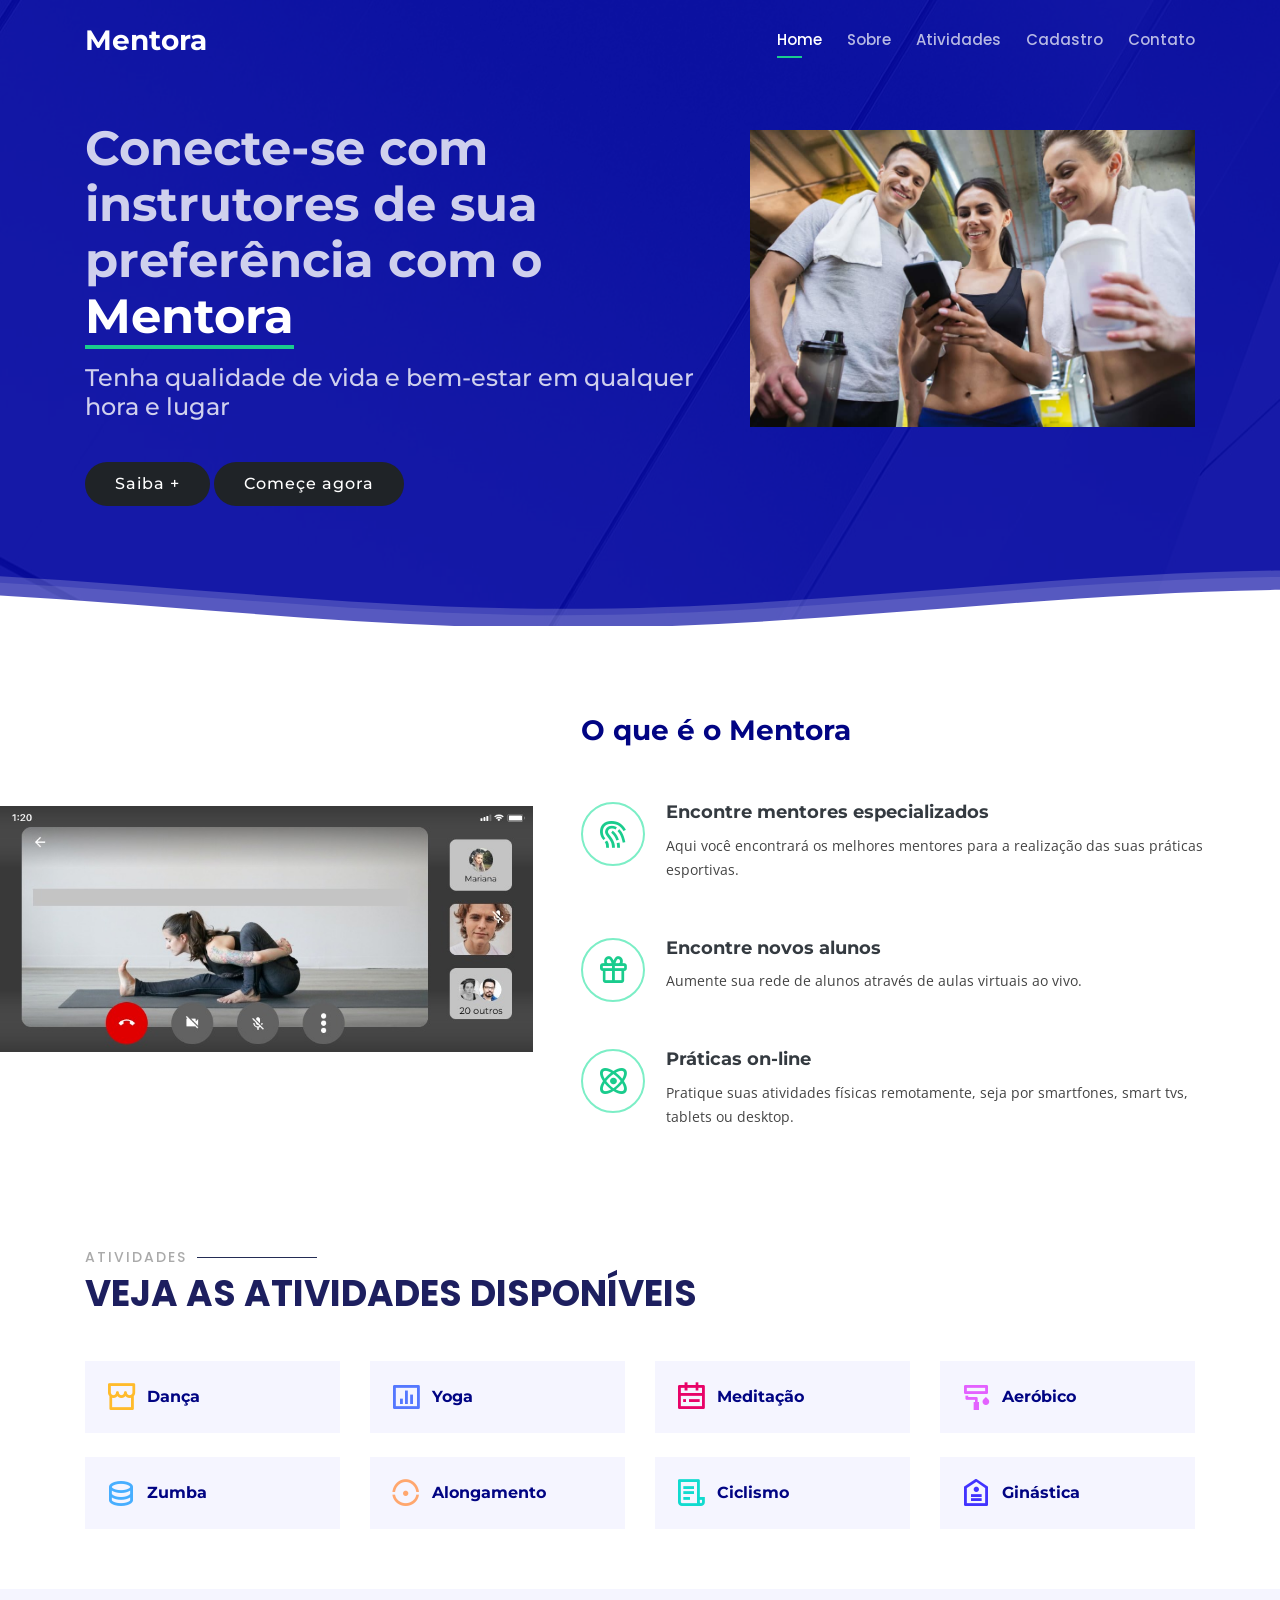
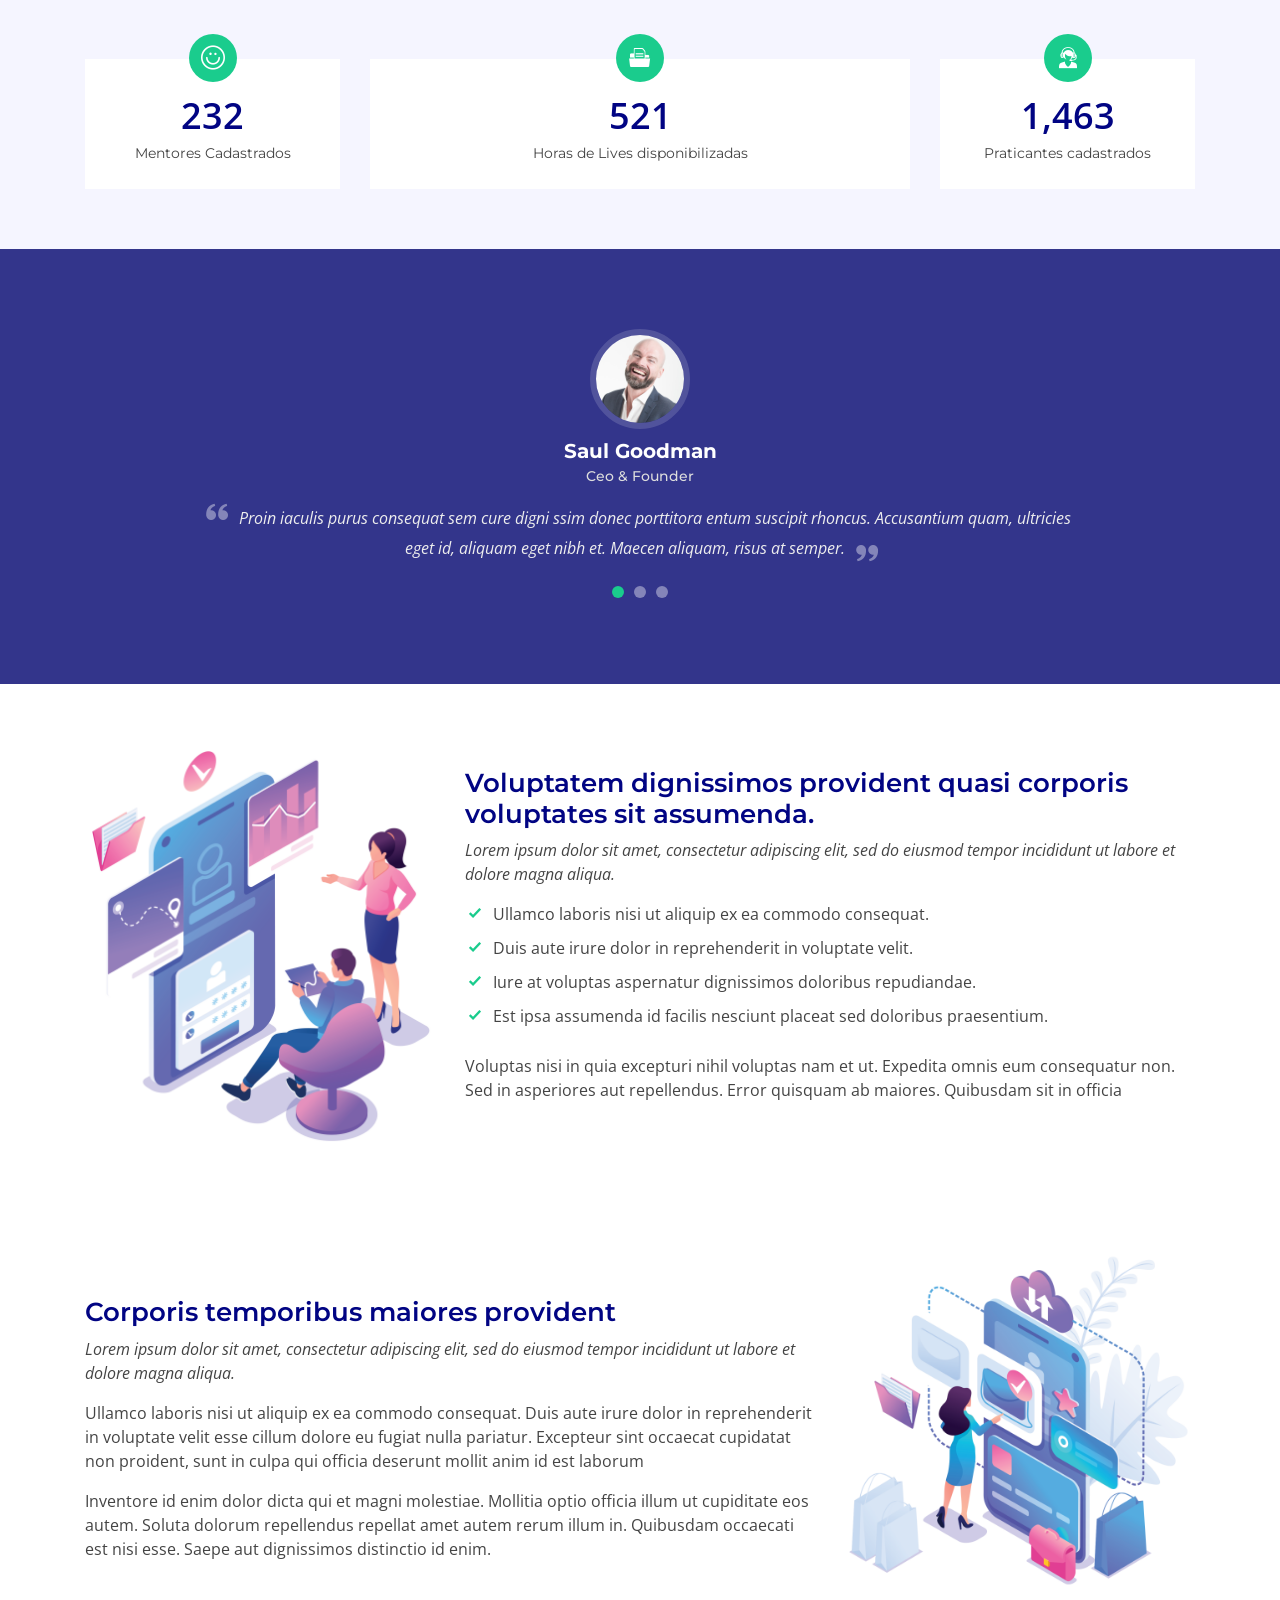
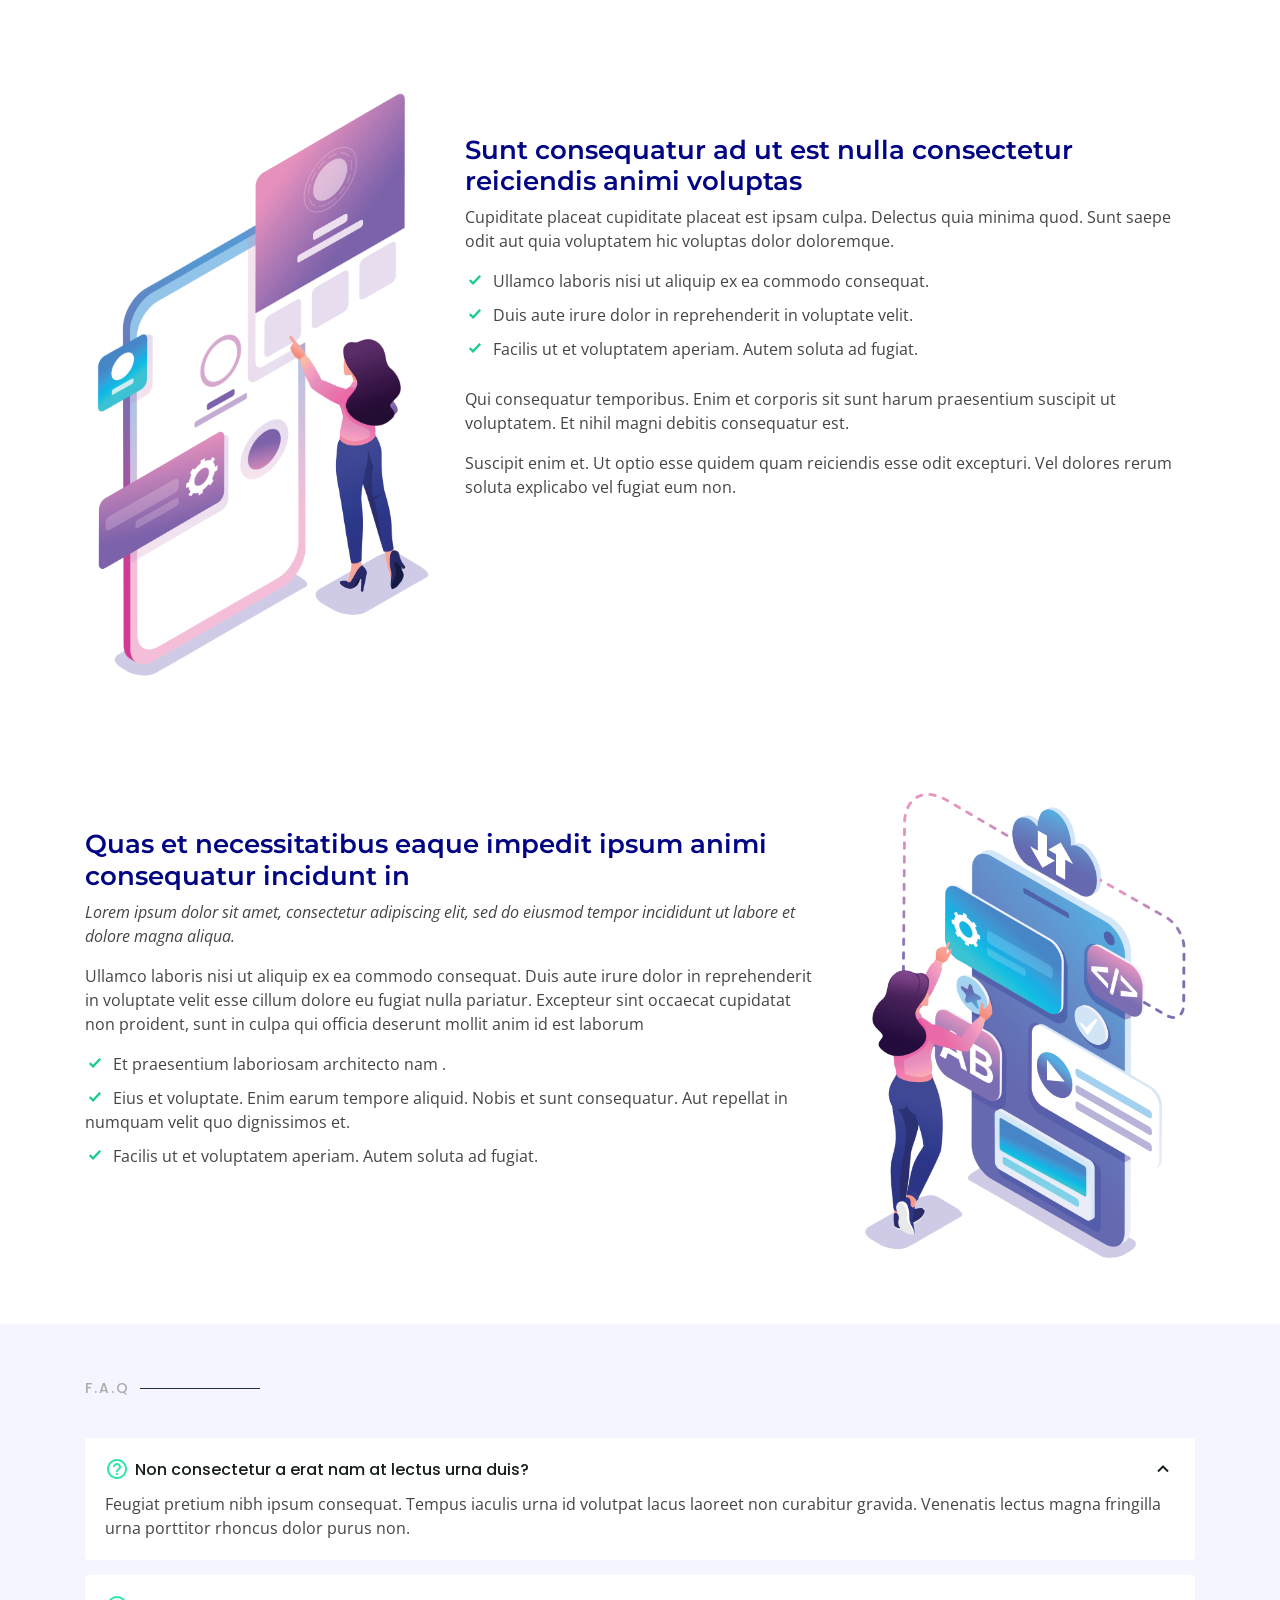
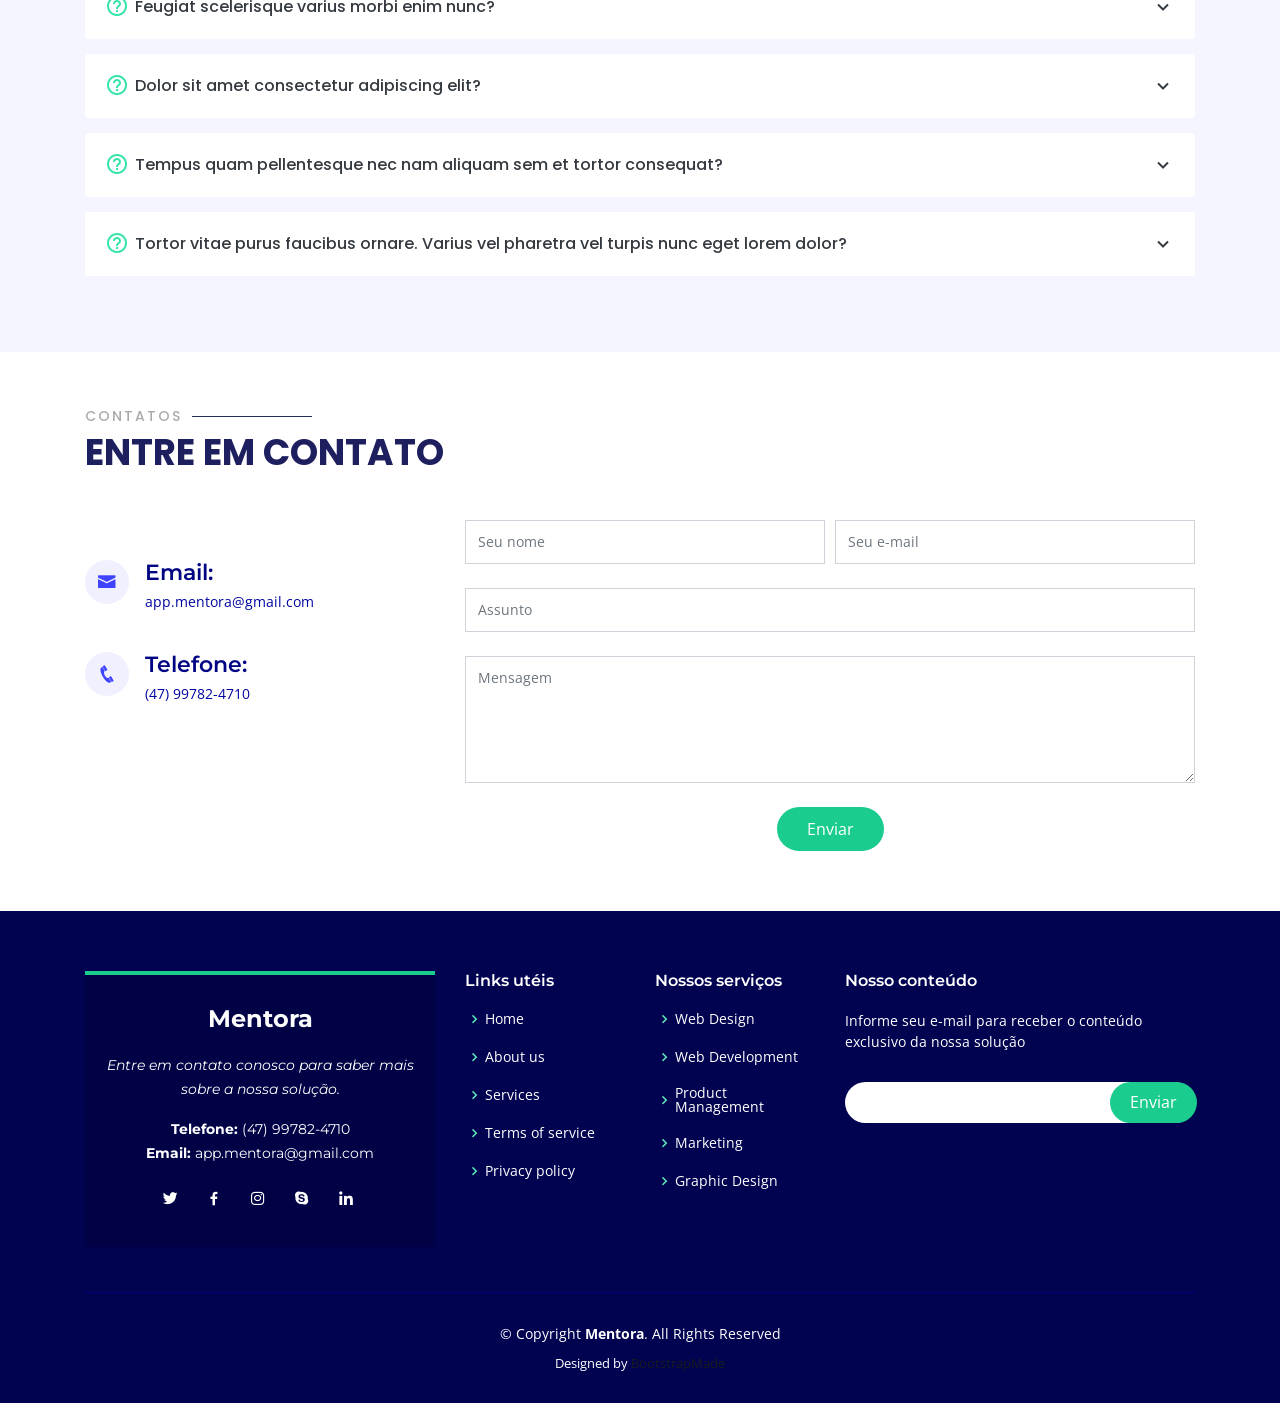
==== commit eb6a7805: "Projeto Mentora - Desenvolvimento" ====
--- a/index.html
+++ b/index.html
@@ -44,7 +44,7 @@
         <ul>
           <li class="active"><a href="index.html">Home</a></li>
           <li><a href="#about">Sobre</a></li>
-          <li><a href="#features">Serviços</a></li>
+          <li><a href="#features">Atividades</a></li>
           <li><a href="cadastro.html">Cadastro</a></li>
           <li><a href="#contact">Contato</a></li>
 
@@ -100,29 +100,28 @@
 
         <div class="row">
           <div class="col-xl-5 col-lg-6 video-box d-flex justify-content-center align-items-stretch" data-aos="fade-right">
-            <a href="https://youtu.be/wXKUBX3igts" class="venobox play-btn mb-4" data-vbtype="video" data-autoplay="true"></a>
+            <!-- <a href="https://youtu.be/wXKUBX3igts" class="venobox play-btn mb-4" data-vbtype="video" data-autoplay="true"></a> -->
           </div>
 
           <div class="col-xl-7 col-lg-6 icon-boxes d-flex flex-column align-items-stretch justify-content-center py-5 px-lg-5" data-aos="fade-left">
             <h3>O que é o Mentora</h3>
-            <p>Mentora é um app que...</p>
 
             <div class="icon-box" data-aos="zoom-in" data-aos-delay="100">
               <div class="icon"><i class="bx bx-fingerprint"></i></div>
-              <h4 class="title"><a href="">Lorem Ipsum</a></h4>
-              <p class="description">Voluptatum deleniti atque corrupti quos dolores et quas molestias excepturi sint occaecati cupiditate non provident</p>
+              <h4 class="title"><a href="">Encontre mentores especializados</a></h4>
+              <p class="description">Aqui você encontrará os melhores mentores para a realização das suas práticas esportivas.</p>
             </div>
 
             <div class="icon-box" data-aos="zoom-in" data-aos-delay="200">
               <div class="icon"><i class="bx bx-gift"></i></div>
-              <h4 class="title"><a href="">Nemo Enim</a></h4>
-              <p class="description">At vero eos et accusamus et iusto odio dignissimos ducimus qui blanditiis praesentium voluptatum deleniti atque</p>
+              <h4 class="title"><a href="">Encontre novos alunos</a></h4>
+              <p class="description">Aumente sua rede de alunos através de aulas virtuais ao vivo.</p>
             </div>
 
             <div class="icon-box" data-aos="zoom-in" data-aos-delay="300">
               <div class="icon"><i class="bx bx-atom"></i></div>
-              <h4 class="title"><a href="">Dine Pad</a></h4>
-              <p class="description">Explicabo est voluptatum asperiores consequatur magnam. Et veritatis odit. Sunt aut deserunt minus aut eligendi omnis</p>
+              <h4 class="title"><a href="">Práticas on-line</a></h4>
+              <p class="description">Pratique suas atividades físicas remotamente, seja por smartfones, smart tvs, tablets ou desktop.</p>
             </div>
 
           </div>
@@ -136,8 +135,8 @@
       <div class="container">
 
         <div class="section-title" data-aos="fade-up">
-          <h2>Serviços</h2>
-          <p>Veja nossos serviços</p>
+          <h2>Atividades</h2>
+          <p>Veja as atividades disponíveis</p>
         </div>
 
         <div class="row" data-aos="fade-left">
@@ -205,15 +204,15 @@
             <div class="count-box">
               <i class="icofont-simple-smile"></i>
               <span data-toggle="counter-up">232</span>
-              <p>Usuários Cadastrados</p>
-            </div>
-          </div>
-
-          <div class="col-lg-3 col-md-6 mt-5 mt-md-0">
+              <p>Mentores Cadastrados</p>
+            </div>
+          </div>
+
+          <div class="col-lg-6 col-md-8 mt-5 mt-md-0">
             <div class="count-box">
               <i class="icofont-document-folder"></i>
               <span data-toggle="counter-up">521</span>
-              <p>Praticas disponíveis</p>
+              <p>Horas de Lives disponibilizadas</p>
             </div>
           </div>
 
@@ -221,15 +220,7 @@
             <div class="count-box">
               <i class="icofont-live-support"></i>
               <span data-toggle="counter-up">1,463</span>
-              <p>Horas de Lives disponibilizadas</p>
-            </div>
-          </div>
-
-          <div class="col-lg-3 col-md-6 mt-5 mt-lg-0">
-            <div class="count-box">
-              <i class="icofont-users-alt-5"></i>
-              <span data-toggle="counter-up">15</span>
-              <p>Instrutores cadastrados</p>
+              <p>Praticantes cadastrados</p>
             </div>
           </div>
 
@@ -237,7 +228,50 @@
 
       </div>
     </section><!-- End Counts Section --> 
-    -->
+
+     <!-- ======= Testimonials Section ======= -->
+     <section id="testimonials" class="testimonials">
+      <div class="container">
+
+        <div class="owl-carousel testimonials-carousel" data-aos="zoom-in">
+
+          <div class="testimonial-item">
+            <img src="assets/img/testimonials-1.jpg" class="testimonial-img" alt="">
+            <h3>Saul Goodman</h3>
+            <h4>Ceo &amp; Founder</h4>
+            <p>
+              <i class="bx bxs-quote-alt-left quote-icon-left"></i>
+              Proin iaculis purus consequat sem cure digni ssim donec porttitora entum suscipit rhoncus. Accusantium quam, ultricies eget id, aliquam eget nibh et. Maecen aliquam, risus at semper.
+              <i class="bx bxs-quote-alt-right quote-icon-right"></i>
+            </p>
+          </div>
+
+          <div class="testimonial-item">
+            <img src="assets/img/testimonials-2.jpg" class="testimonial-img" alt="">
+            <h3>Sara Wilsson</h3>
+            <h4>Designer</h4>
+            <p>
+              <i class="bx bxs-quote-alt-left quote-icon-left"></i>
+              Export tempor illum tamen malis malis eram quae irure esse labore quem cillum quid cillum eram malis quorum velit fore eram velit sunt aliqua noster fugiat irure amet legam anim culpa.
+              <i class="bx bxs-quote-alt-right quote-icon-right"></i>
+            </p>
+          </div>
+
+          <div class="testimonial-item">
+            <img src="assets/img/testimonials-3.jpg" class="testimonial-img" alt="">
+            <h3>Jena Karlis</h3>
+            <h4>Store Owner</h4>
+            <p>
+              <i class="bx bxs-quote-alt-left quote-icon-left"></i>
+              Enim nisi quem export duis labore cillum quae magna enim sint quorum nulla quem veniam duis minim tempor labore quem eram duis noster aute amet eram fore quis sint minim.
+              <i class="bx bxs-quote-alt-right quote-icon-right"></i>
+            </p>
+          </div>
+
+        </div>
+
+      </div>
+    </section><!-- End Testimonials Section -->
 
     <!-- ======= Details Section ======= -->
     <section id="details" class="details">
--- a/assets/css/style.css
+++ b/assets/css/style.css
@@ -737,7 +737,7 @@
 }
 
 .about .video-box {
-  background: url("../img/about.png") center center no-repeat;
+  background: url("../img/sobre.jpeg") center center no-repeat;
   background-size: contain;
   min-height: 300px;
 }
@@ -745,12 +745,12 @@
 .about .play-btn {
   width: 94px;
   height: 94px;
-  background: radial-gradient(#3f43fd 50%, rgba(63, 67, 253, 0.4) 52%);
+  background: radial-gradient(#d63a0b 50%, rgba(246, 101, 64, 0.4) 52%);
   border-radius: 50%;
   display: block;
   position: absolute;
-  left: calc(50% - 47px);
-  top: calc(50% - 47px);
+  left: calc(50% - 75px);
+  top: calc(50% - 50px);
   overflow: hidden;
 }
 
@@ -786,14 +786,14 @@
   animation-timing-function: steps;
   opacity: 1;
   border-radius: 50%;
-  border: 5px solid rgba(63, 67, 253, 0.7);
+  border: 5px solid rgba(219, 59, 19, 0.7);
   top: -15%;
   left: -15%;
   background: rgba(198, 16, 0, 0);
 }
 
 .about .play-btn:hover::after {
-  border-left: 15px solid #3f43fd;
+  border-left: 15px solid #721a04;
   transform: scale(20);
 }
 
